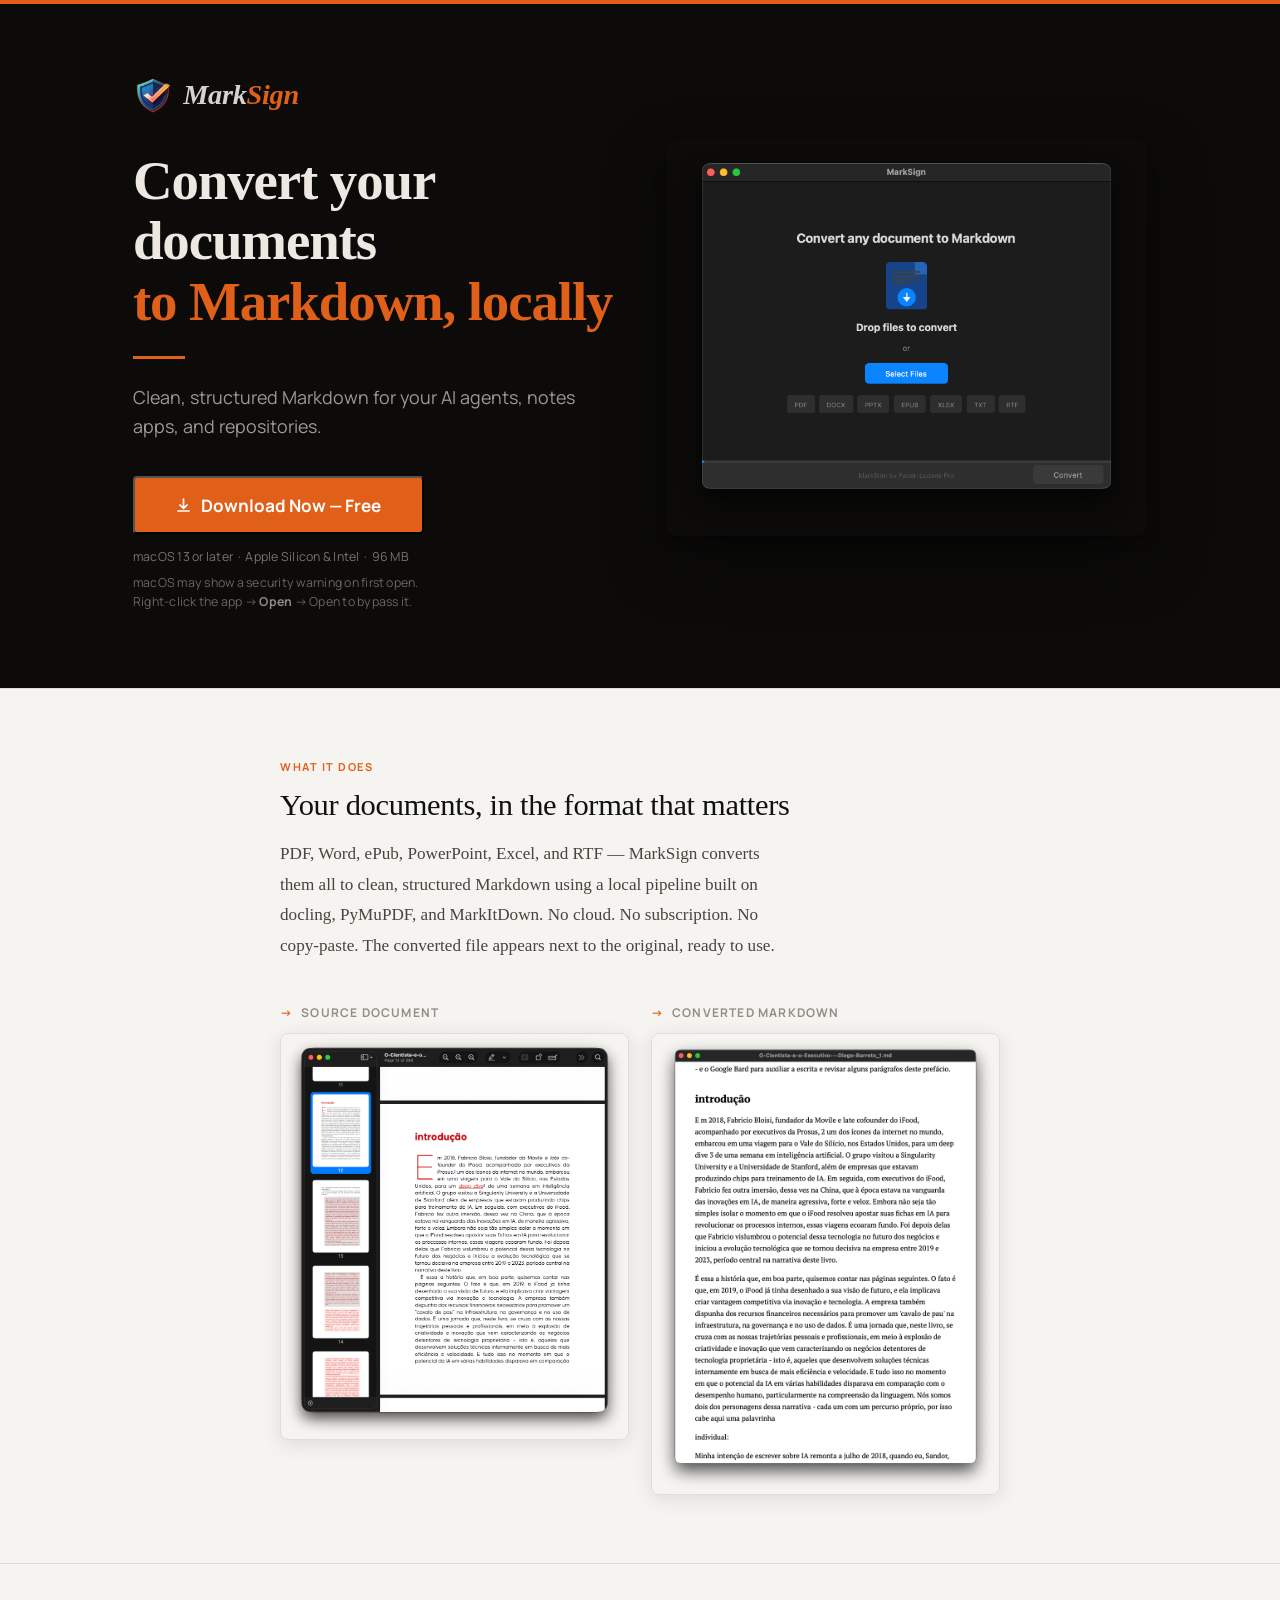
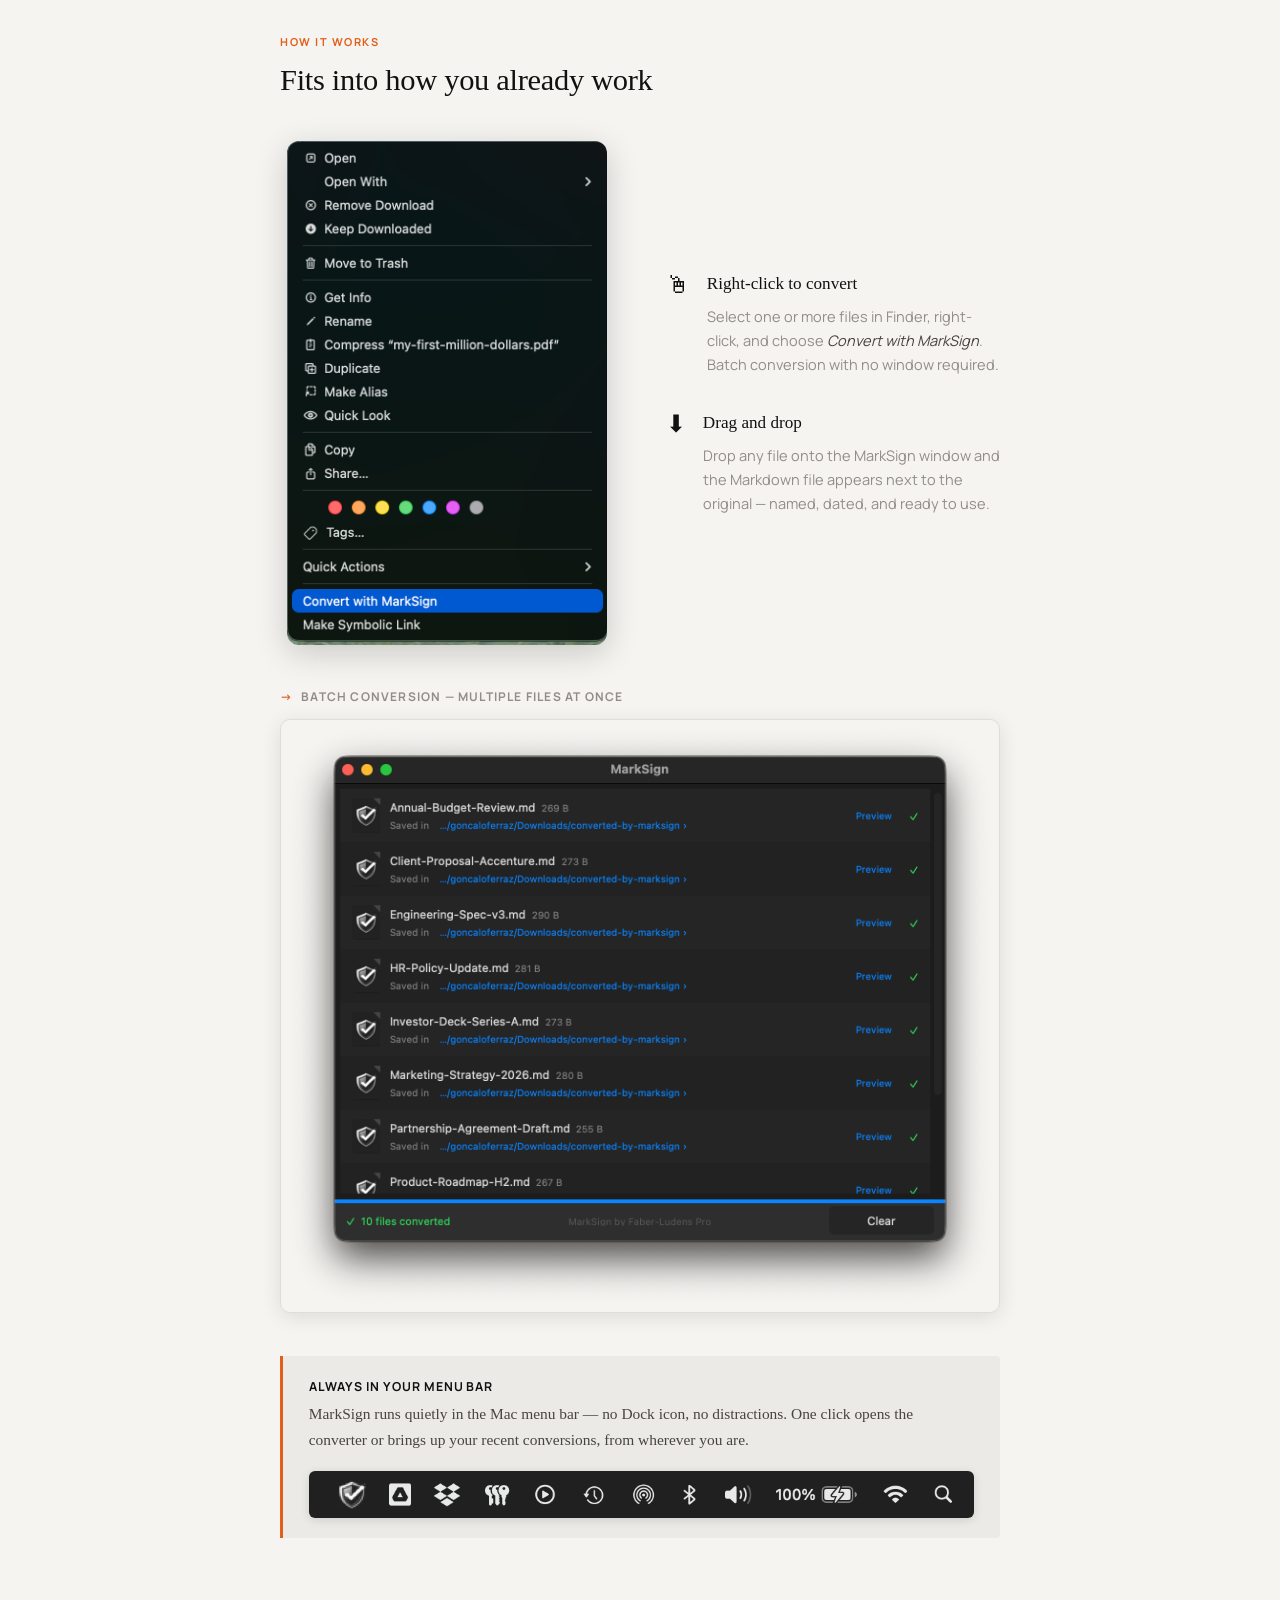
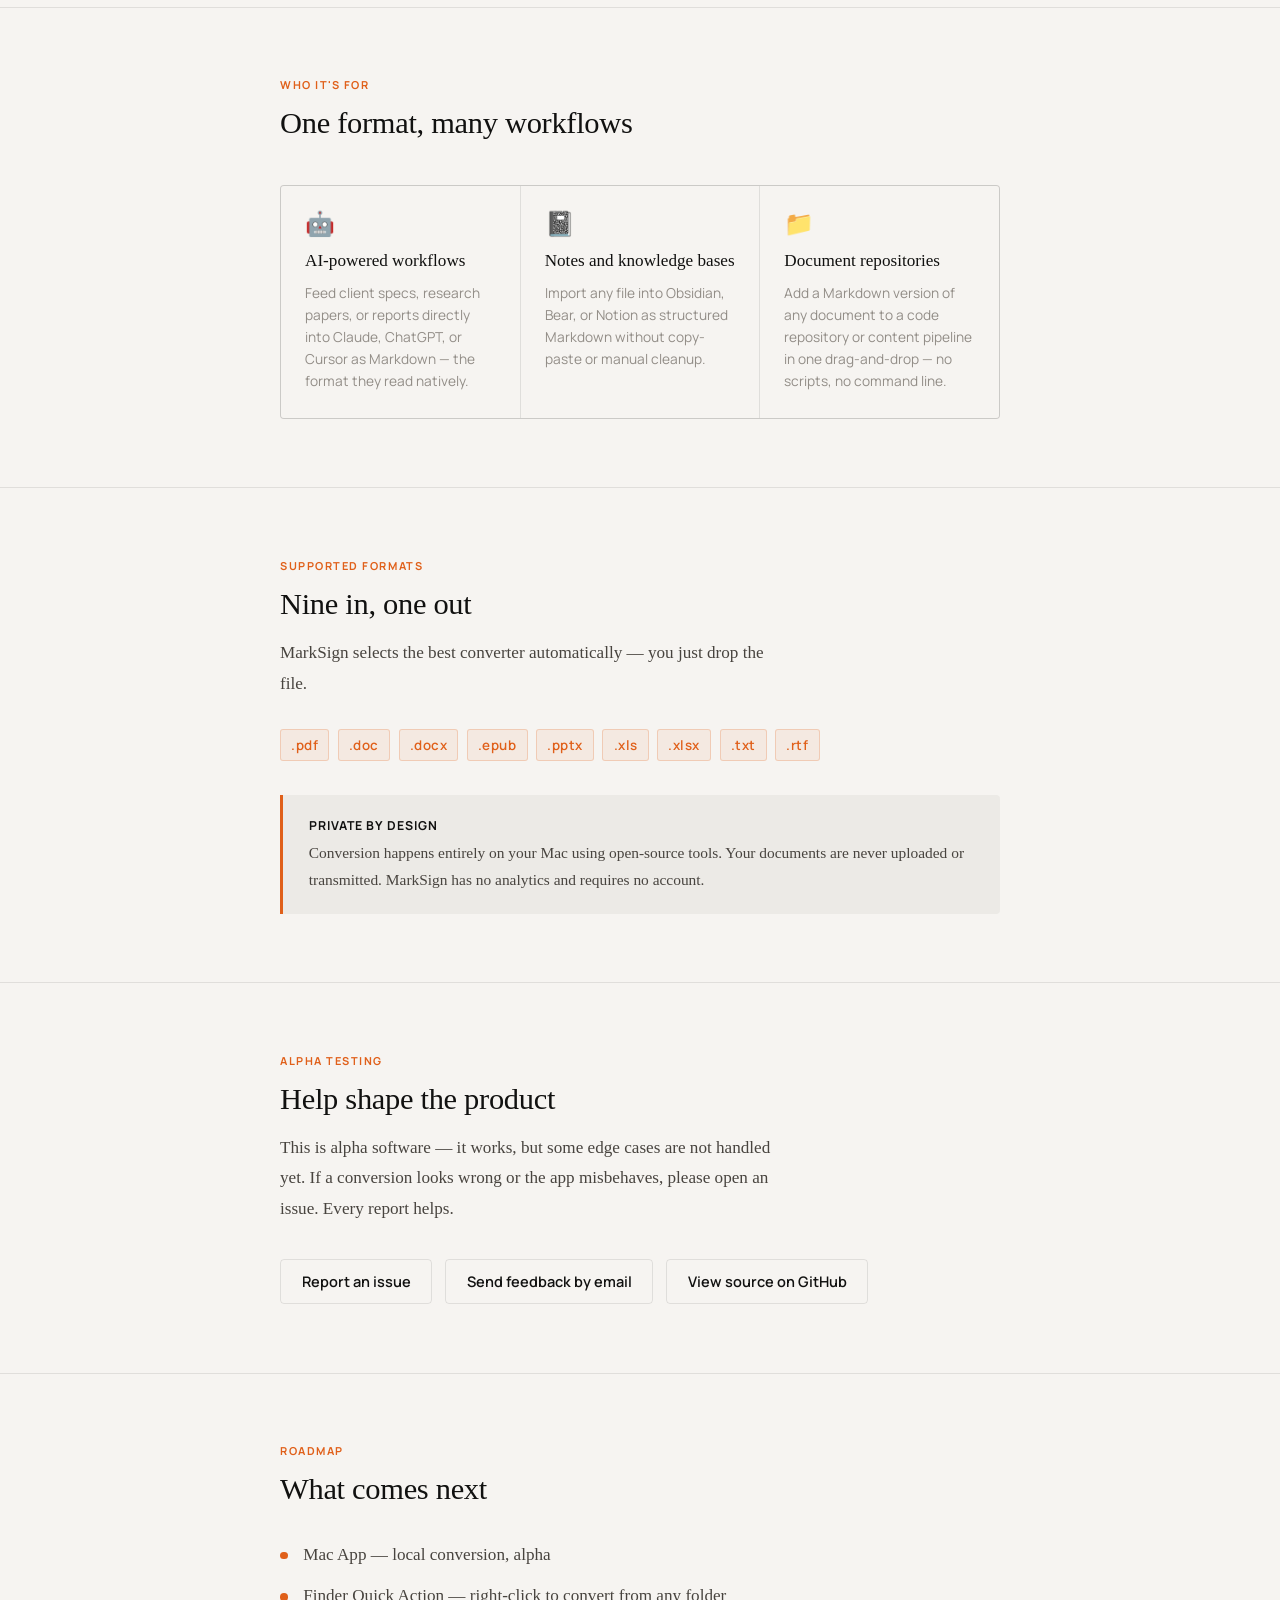
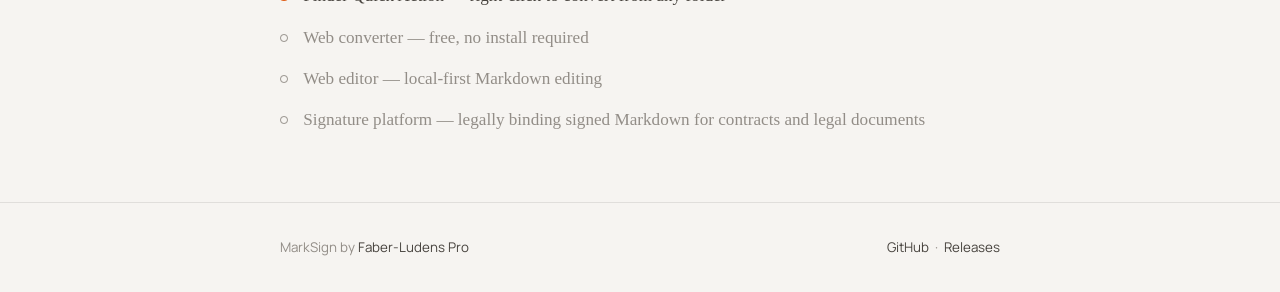
==== docs/index.html @ ffa9146c "feat: add .xls support; Nine in, one out" ====
<!DOCTYPE html>
<html lang="en">
<head>
  <meta charset="UTF-8">
  <meta name="viewport" content="width=device-width, initial-scale=1.0">
  <title>MarkSign — Convert your documents to Markdown, locally</title>
  <meta name="description" content="Drop a PDF, Word file, or ePub. Get clean Markdown in seconds. Runs entirely on your Mac — nothing uploaded, nothing sent.">

  <meta property="og:title" content="MarkSign — Convert your documents to Markdown, locally">
  <meta property="og:description" content="Local, private, free during alpha. macOS app.">
  <meta property="og:type" content="website">
  <meta property="og:url" content="https://faberludens-pro.github.io/marksign">
  <meta property="og:image" content="https://faberludens-pro.github.io/marksign/hero.png">
  <meta property="og:image:width" content="1200">
  <meta property="og:image:height" content="630">

  <link rel="icon" href="favicon.ico" sizes="any">
  <link rel="icon" href="favicon-192.png" type="image/png">
  <link rel="apple-touch-icon" href="apple-touch-icon.png">

  <link rel="preconnect" href="https://fonts.googleapis.com">
  <link rel="preconnect" href="https://fonts.gstatic.com" crossorigin>
  <link href="https://fonts.googleapis.com/css2?family=Manrope:wght@400;500;600;700&display=swap" rel="stylesheet">

  <style>
    *, *::before, *::after { box-sizing: border-box; margin: 0; padding: 0; }

    :root {
      --bg:        #f6f4f1;
      --bg-2:      #eceae6;
      --rule:      rgba(0, 0, 0, 0.09);
      --ink:       #111110;
      --ink-2:     #48443f;
      --ink-3:     #928d87;
      --orange:    #e0601a;
      --orange-bg: rgba(224, 96, 26, 0.07);
      --orange-bd: rgba(224, 96, 26, 0.22);

      --step-0: clamp(1rem,    1.34vw, 1.25rem);
      --step-1: clamp(1.333rem,1.79vw, 1.666rem);
      --step-2: clamp(1.777rem,2.38vw, 2.221rem);
      --step-3: clamp(2.369rem,3.18vw, 2.961rem);
      --step-4: clamp(3.158rem,4.23vw, 3.948rem);

      --serif: 'Iowan Old Style', 'Apple Garamond', Baskerville,
               'Baskerville Old Face', 'Hoefler Text', Garamond,
               'Times New Roman', serif;
      --sans: 'Manrope', system-ui, sans-serif;
    }

    html { font-size: var(--step-0); line-height: 1.55; scroll-behavior: smooth; -webkit-font-smoothing: antialiased; }
    body { background: var(--bg); color: var(--ink); font-family: var(--serif); }

    .wrap        { max-width: 780px; margin: 0 auto; padding: 0 1.75rem; }
    .wrap--narrow{ max-width: 580px; margin: 0 auto; padding: 0 1.75rem; }

    /* ── Header ── */
    header { padding: 1.4rem 0; border-bottom: 1px solid var(--rule); }
    header .wrap { display: flex; align-items: center; justify-content: space-between; }
    .site-name {
      display: flex; align-items: center; gap: 0.7rem;
      font-family: var(--serif); font-size: 1.2rem; font-weight: 700; font-style: italic;
      text-decoration: none; color: var(--ink);
      letter-spacing: -0.01em;
    }
    .site-name img { width: 28px; height: 28px; border-radius: 5px; object-fit: cover; }
    .badge {
      font-family: var(--sans); font-size: 0.6rem; font-weight: 700;
      letter-spacing: 0.14em; text-transform: uppercase; color: var(--orange);
      border: 1px solid var(--orange-bd); background: var(--orange-bg);
      padding: 0.25em 0.65em; border-radius: 2px;
    }

    /* ── Hero ── */
    .hero {
      background: #0c0b0a;
      border-top: 4px solid var(--orange);
      padding: 4rem 0 4.5rem;
    }
    .hero-inner {
      max-width: 1100px; margin: 0 auto; padding: 0 2.5rem;
      display: grid;
      grid-template-columns: 1fr 1fr;
      align-items: center;
      gap: 3rem;
    }
    @media (max-width: 720px) {
      .hero-inner { grid-template-columns: 1fr; }
      .hero-shot { display: none; }
    }
    .hero-text { display: flex; flex-direction: column; gap: 0; }
    .hero-brand {
      display: flex; align-items: center; gap: 0.6rem;
      margin-bottom: 2rem;
    }
    .hero-brand img { width: 40px; height: 40px; }
    .hero-brand span {
      font-family: var(--serif); font-size: 1.65rem; font-weight: 700; font-style: italic;
      letter-spacing: -0.01em;
    }
    .hero-brand .wm-mark { color: rgba(237,232,225,0.9); }
    .hero-brand .wm-sign { color: var(--orange); }
    .hero h1 {
      font-family: var(--serif); font-size: clamp(2rem, 4.5vw, 3.2rem);
      font-weight: 700; line-height: 1.1; letter-spacing: -0.02em;
      color: #ede8e1; margin-bottom: 0;
    }
    .hero h1 em { font-style: normal; color: var(--orange); display: block; }
    .hero-rule {
      width: 52px; height: 3px; background: var(--orange);
      margin: 1.4rem 0;
    }
    .hero-sub {
      font-family: var(--sans); font-size: clamp(0.9rem, 1.4vw, 1.05rem);
      color: rgba(160,152,144,1); line-height: 1.65;
      margin-bottom: 2rem;
    }
    .hero-shot img {
      width: 100%; border-radius: 10px;
      box-shadow: 0 4px 12px rgba(0,0,0,.3), 0 24px 64px rgba(0,0,0,.4);
    }
    .hero-cta { text-align: left; }
    .btn-dl {
      display: inline-flex; align-items: center; gap: 0.6rem;
      font-family: var(--sans); font-size: 1rem; font-weight: 700;
      text-decoration: none; color: #fff; background: var(--orange);
      padding: 0.9rem 2.4rem; border-radius: 4px; transition: background 0.15s;
    }
    .btn-dl:hover { background: #c05016; }
    .req {
      margin-top: 0.9rem; font-family: var(--sans); font-size: 0.72rem;
      color: var(--ink-3); letter-spacing: 0.02em;
    }

    /* ── Divider ── */
    .divider { border: none; border-top: 1px solid var(--rule); margin: 0; }

    /* ── Sections ── */
    section { padding: 4rem 0; }
    .eyebrow {
      font-family: var(--sans); font-size: 0.64rem; font-weight: 700;
      letter-spacing: 0.14em; text-transform: uppercase; color: var(--orange);
      margin-bottom: 0.75rem;
    }
    h2 {
      font-family: var(--serif); font-size: var(--step-2); font-weight: 400;
      line-height: 1.18; letter-spacing: -0.01em; margin-bottom: 0.9rem;
    }
    .body-copy { font-size: var(--step-0); color: var(--ink-2); line-height: 1.78; max-width: 58ch; }

    /* ── Before/after ── */
    .before-after {
      margin-top: 2.5rem;
      display: grid;
      grid-template-columns: 1fr 1fr;
      gap: 1.25rem;
    }
    @media (max-width: 560px) { .before-after { grid-template-columns: 1fr; } }
    .ba-panel { display: flex; flex-direction: column; gap: 0.6rem; }
    .ba-label {
      font-family: var(--sans); font-size: 0.7rem; font-weight: 700;
      letter-spacing: 0.1em; text-transform: uppercase; color: var(--ink-3);
    }
    .ba-label span { color: var(--orange); margin-right: 0.4em; }
    .ba-panel img {
      width: 100%; border-radius: 8px;
      border: 1px solid var(--rule);
      box-shadow: 0 4px 20px rgba(0,0,0,.1);
    }

    /* ── Use cases ── */
    .cases {
      margin-top: 2.5rem;
      display: grid;
      grid-template-columns: repeat(auto-fill, minmax(210px, 1fr));
      gap: 1px; background: var(--rule);
      border: 1px solid var(--rule); border-radius: 4px; overflow: hidden;
    }
    .case { background: var(--bg); padding: 1.5rem 1.4rem; }
    .case-icon { font-size: 1.4rem; margin-bottom: 0.7rem; line-height: 1; }
    .case h3 {
      font-family: var(--serif); font-size: var(--step-0); font-weight: 400;
      margin-bottom: 0.45rem; color: var(--ink);
    }
    .case p { font-family: var(--sans); font-size: 0.8rem; color: var(--ink-3); line-height: 1.6; }

    /* ── How it works ── */
    .how-it-works {
      margin-top: 2.5rem;
      display: grid;
      grid-template-columns: 1fr 1fr;
      gap: 3rem;
      align-items: center;
    }
    @media (max-width: 640px) {
      .how-it-works { grid-template-columns: 1fr; }
    }
    .hiw-panel--image img {
      width: 100%; max-width: 320px;
      border-radius: 12px;
      box-shadow: 0 8px 32px rgba(0,0,0,0.18);
      display: block; margin: 0 auto;
    }
    .hiw-panel--text {
      display: flex; flex-direction: column; gap: 2rem;
    }
    .hiw-feature {
      display: flex; gap: 1rem; align-items: flex-start;
    }
    .hiw-feature .case-icon { font-size: 1.4rem; line-height: 1; flex-shrink: 0; margin-top: 0.1rem; }
    .hiw-feature h3 {
      font-family: var(--serif); font-size: var(--step-0); font-weight: 400;
      margin-bottom: 0.35rem; color: var(--ink);
    }
    .hiw-feature p { font-family: var(--sans); font-size: 0.85rem; color: var(--ink-3); line-height: 1.65; }
    .hiw-feature p em { font-style: italic; color: var(--ink-2); }

    /* ── Formats ── */
    .formats { margin-top: 1.75rem; display: flex; flex-wrap: wrap; gap: 0.5rem; }
    .fmt {
      font-family: var(--sans); font-size: 0.78rem; font-weight: 600;
      letter-spacing: 0.04em; color: var(--orange);
      background: var(--orange-bg); border: 1px solid var(--orange-bd);
      padding: 0.35em 0.75em; border-radius: 3px;
    }

    /* ── Privacy ── */
    .privacy-block {
      margin-top: 2rem; padding: 1.2rem 1.5rem;
      background: var(--bg-2); border-left: 3px solid var(--orange);
      border-radius: 0 4px 4px 0;
      font-size: 0.9rem; color: var(--ink-2); line-height: 1.7;
    }
    .privacy-block strong {
      display: block; margin-bottom: 0.2rem;
      font-family: var(--sans); font-size: 0.72rem; font-weight: 700;
      letter-spacing: 0.08em; text-transform: uppercase; color: var(--ink);
    }

    /* ── Feedback ── */
    .feedback-row { margin-top: 2rem; display: flex; gap: 0.75rem; flex-wrap: wrap; }
    .btn-outline {
      display: inline-flex; align-items: center; gap: 0.5rem;
      font-family: var(--sans); font-size: 0.85rem; font-weight: 600;
      text-decoration: none; color: var(--ink);
      border: 1px solid var(--rule); padding: 0.6rem 1.2rem;
      border-radius: 4px; transition: border-color 0.15s;
    }
    .btn-outline:hover { border-color: var(--ink-3); }

    /* ── Roadmap ── */
    .roadmap { margin-top: 2rem; display: flex; flex-direction: column; gap: 0.85rem; }
    .rm { display: flex; align-items: baseline; gap: 0.9rem; font-size: var(--step-0); }
    .rm-dot {
      flex-shrink: 0; width: 0.45rem; height: 0.45rem;
      border-radius: 50%; position: relative; top: -0.05em;
    }
    .rm-dot.done { background: var(--orange); }
    .rm-dot.soon { background: transparent; border: 1.5px solid var(--ink-3); }
    .rm.done { color: var(--ink-2); }
    .rm.soon { color: var(--ink-3); }

    /* ── Download modal ── */
    #dl-modal {
      border: none; border-radius: 10px; padding: 0;
      max-width: 420px; width: calc(100% - 2rem);
      box-shadow: 0 8px 40px rgba(0,0,0,0.22);
      background: var(--bg);
      position: fixed; top: 50%; left: 50%;
      transform: translate(-50%, -50%);
      margin: 0;
    }
    #dl-modal::backdrop { background: rgba(0,0,0,0.55); backdrop-filter: blur(3px); }
    .modal-inner { padding: 2.2rem 2rem 2rem; }
    .modal-inner h3 {
      font-family: var(--serif); font-size: 1.4rem; font-weight: 400;
      line-height: 1.2; margin-bottom: 0.4rem; color: var(--ink);
    }
    .modal-inner p {
      font-family: var(--sans); font-size: 0.82rem; color: var(--ink-2);
      margin-bottom: 1.4rem; line-height: 1.6;
    }
    .modal-inner label {
      display: block; font-family: var(--sans); font-size: 0.72rem;
      font-weight: 700; letter-spacing: 0.08em; text-transform: uppercase;
      color: var(--ink-3); margin-bottom: 0.4rem;
    }
    .modal-inner input[type="email"] {
      width: 100%; padding: 0.7rem 0.9rem; border: 1px solid rgba(0,0,0,0.15);
      border-radius: 4px; font-family: var(--sans); font-size: 0.95rem;
      color: var(--ink); background: #fff; margin-bottom: 1rem;
      outline: none; transition: border-color 0.15s;
    }
    .modal-inner input[type="email"]:focus { border-color: var(--orange); }
    .modal-actions { display: flex; gap: 0.75rem; align-items: center; }
    .btn-submit {
      flex: 1; display: inline-flex; align-items: center; justify-content: center;
      gap: 0.5rem; font-family: var(--sans); font-size: 0.95rem; font-weight: 700;
      color: #fff; background: var(--orange); border: none; cursor: pointer;
      padding: 0.75rem 1.5rem; border-radius: 4px; transition: background 0.15s;
    }
    .btn-submit:hover { background: #c05016; }
    .btn-cancel {
      font-family: var(--sans); font-size: 0.82rem; color: var(--ink-3);
      background: none; border: none; cursor: pointer; padding: 0.5rem;
    }
    .btn-cancel:hover { color: var(--ink); }

    /* ── Footer ── */
    footer { border-top: 1px solid var(--rule); padding: 2rem 0; }
    footer .wrap { display: flex; align-items: center; justify-content: space-between; flex-wrap: wrap; gap: 0.5rem; }
    footer p { font-family: var(--sans); font-size: 0.78rem; color: var(--ink-3); }
    footer a { color: var(--ink-2); text-decoration: none; }
    footer a:hover { color: var(--ink); }
  </style>
</head>
<body>

  <!-- Hero -->
  <div class="hero">
    <div class="hero-inner">
      <div class="hero-text">
        <div class="hero-brand">
          <img src="logo.png" alt="MarkSign logo">
          <span><span class="wm-mark">Mark</span><span class="wm-sign">Sign</span></span>
        </div>
        <h1>Convert your documents<em>to Markdown, locally</em></h1>
        <div class="hero-rule"></div>
        <p class="hero-sub">Clean, structured Markdown for your AI agents, notes apps, and repositories.</p>
        <div class="hero-cta">
          <button class="btn-dl" onclick="document.getElementById('dl-modal').showModal()">
            <svg width="15" height="15" viewBox="0 0 15 15" fill="none" aria-hidden="true">
              <path d="M7.5 1v8.5M4 7l3.5 3.5L11 7M2 13h11" stroke="currentColor" stroke-width="1.7" stroke-linecap="round" stroke-linejoin="round"/>
            </svg>
            Download Now — Free
          </button>
          <p class="req" style="color:rgba(146,141,135,0.8);margin-top:0.75rem;">macOS 13 or later &nbsp;·&nbsp; Apple Silicon &amp; Intel &nbsp;·&nbsp; 96 MB</p>
          <p class="req" style="color:rgba(146,141,135,0.7);margin-top:0.4rem;">
            macOS may show a security warning on first open.<br>
            Right-click the app → <strong style="color:rgba(160,152,144,0.9)">Open</strong> → Open to bypass it.
          </p>
        </div>
      </div>
      <div class="hero-shot">
        <img src="marksign-initial.png" alt="MarkSign app — drop files to convert">
      </div>
    </div>
  </div>

  <hr class="divider">

  <!-- What it does -->
  <section>
    <div class="wrap">
      <p class="eyebrow">What it does</p>
      <h2>Your documents, in the format that matters</h2>
      <p class="body-copy">
        PDF, Word, ePub, PowerPoint, Excel, and RTF — MarkSign converts them all to clean, structured Markdown using a local pipeline built on docling, PyMuPDF, and MarkItDown. No cloud. No subscription. No copy-paste. The converted file appears next to the original, ready to use.
      </p>

      <div class="before-after">
        <div class="ba-panel">
          <p class="ba-label"><span>→</span> Source document</p>
          <img src="before-conversion.png" alt="PDF open in Preview">
        </div>
        <div class="ba-panel">
          <p class="ba-label"><span>→</span> Converted Markdown</p>
          <img src="after-conversion.png" alt="Converted Markdown in MarkSign Preview">
        </div>
      </div>
    </div>
  </section>

  <hr class="divider">

  <!-- How it works -->
  <section>
    <div class="wrap">
      <p class="eyebrow">How it works</p>
      <h2>Fits into how you already work</h2>

      <div class="how-it-works">
        <div class="hiw-panel hiw-panel--image">
          <img src="contextual-menu.png" alt="Finder contextual menu showing Convert with MarkSign option highlighted">
        </div>
        <div class="hiw-panel hiw-panel--text">
          <div class="hiw-feature">
            <div class="case-icon">🖱</div>
            <div>
              <h3>Right-click to convert</h3>
              <p>Select one or more files in Finder, right-click, and choose <em>Convert with MarkSign</em>. Batch conversion with no window required.</p>
            </div>
          </div>
          <div class="hiw-feature">
            <div class="case-icon">⬇︎</div>
            <div>
              <h3>Drag and drop</h3>
              <p>Drop any file onto the MarkSign window and the Markdown file appears next to the original — named, dated, and ready to use.</p>
            </div>
          </div>
        </div>
      </div>

      <div class="hiw-full" style="margin-top: 2.5rem;">
        <p class="ba-label" style="margin-bottom: 0.75rem;"><span>→</span> Batch conversion — multiple files at once</p>
        <img src="multi-convert.png" alt="MarkSign converting multiple files at once" style="width:100%;border-radius:10px;border:1px solid var(--rule);box-shadow:0 4px 20px rgba(0,0,0,.1);">
      </div>

      <div class="privacy-block" style="margin-top: 2rem;">
        <strong>Always in your menu bar</strong>
        MarkSign runs quietly in the Mac menu bar — no Dock icon, no distractions. One click opens the converter or brings up your recent conversions, from wherever you are.
        <img src="menu-bar.png" alt="MarkSign icon in the Mac menu bar" style="display:block;margin-top:1rem;border-radius:6px;max-width:100%;box-shadow:0 2px 10px rgba(0,0,0,0.12);">
      </div>
    </div>
  </section>

  <hr class="divider">

  <!-- Use cases -->
  <section>
    <div class="wrap">
      <p class="eyebrow">Who it's for</p>
      <h2>One format, many workflows</h2>

      <div class="cases">
        <div class="case">
          <div class="case-icon">🤖</div>
          <h3>AI-powered workflows</h3>
          <p>Feed client specs, research papers, or reports directly into Claude, ChatGPT, or Cursor as Markdown — the format they read natively.</p>
        </div>
        <div class="case">
          <div class="case-icon">📓</div>
          <h3>Notes and knowledge bases</h3>
          <p>Import any file into Obsidian, Bear, or Notion as structured Markdown without copy-paste or manual cleanup.</p>
        </div>
        <div class="case">
          <div class="case-icon">📁</div>
          <h3>Document repositories</h3>
          <p>Add a Markdown version of any document to a code repository or content pipeline in one drag-and-drop — no scripts, no command line.</p>
        </div>
      </div>
    </div>
  </section>

  <hr class="divider">

  <!-- Formats + Privacy -->
  <section>
    <div class="wrap">
      <p class="eyebrow">Supported formats</p>
      <h2>Nine in, one out</h2>
      <p class="body-copy">MarkSign selects the best converter automatically — you just drop the file.</p>

      <div class="formats">
        <span class="fmt">.pdf</span>
        <span class="fmt">.doc</span>
        <span class="fmt">.docx</span>
        <span class="fmt">.epub</span>
        <span class="fmt">.pptx</span>
        <span class="fmt">.xls</span>
        <span class="fmt">.xlsx</span>
        <span class="fmt">.txt</span>
        <span class="fmt">.rtf</span>
      </div>

      <div class="privacy-block">
        <strong>Private by design</strong>
        Conversion happens entirely on your Mac using open-source tools. Your documents are never uploaded or transmitted. MarkSign has no analytics and requires no account.
      </div>
    </div>
  </section>

  <hr class="divider">

  <!-- Feedback -->
  <section>
    <div class="wrap">
      <p class="eyebrow">Alpha testing</p>
      <h2>Help shape the product</h2>
      <p class="body-copy">
        This is alpha software — it works, but some edge cases are not handled yet. If a conversion looks wrong or the app misbehaves, please open an issue. Every report helps.
      </p>

      <div class="feedback-row">
        <a class="btn-outline" href="https://github.com/faberludens-pro/marksign/issues/new" target="_blank" rel="noopener">
          Report an issue
        </a>
        <a class="btn-outline" href="mailto:marksign@faberludens.pro">
          Send feedback by email
        </a>
        <a class="btn-outline" href="https://github.com/faberludens-pro/marksign" target="_blank" rel="noopener">
          View source on GitHub
        </a>
      </div>
    </div>
  </section>

  <hr class="divider">

  <!-- Roadmap -->
  <section>
    <div class="wrap">
      <p class="eyebrow">Roadmap</p>
      <h2>What comes next</h2>

      <div class="roadmap">
        <div class="rm done">
          <div class="rm-dot done"></div>
          Mac App — local conversion, alpha
        </div>
        <div class="rm done">
          <div class="rm-dot done"></div>
          Finder Quick Action — right-click to convert from any folder
        </div>
        <div class="rm soon">
          <div class="rm-dot soon"></div>
          Web converter — free, no install required
        </div>
        <div class="rm soon">
          <div class="rm-dot soon"></div>
          Web editor — local-first Markdown editing
        </div>
        <div class="rm soon">
          <div class="rm-dot soon"></div>
          Signature platform — legally binding signed Markdown for contracts and legal documents
        </div>
      </div>
    </div>
  </section>

  <footer>
    <div class="wrap">
      <p>MarkSign by <a href="https://faberludens.pro" target="_blank" rel="noopener">Faber-Ludens Pro</a></p>
      <p>
        <a href="https://github.com/faberludens-pro/marksign" target="_blank" rel="noopener">GitHub</a>
        &nbsp;·&nbsp;
        <a href="https://github.com/faberludens-pro/marksign/releases" target="_blank" rel="noopener">Releases</a>
      </p>
    </div>
  </footer>

  <!-- Download modal -->
  <dialog id="dl-modal" aria-labelledby="modal-title">
    <div class="modal-inner">
      <h3 id="modal-title">Get MarkSign for free</h3>
      <p>Enter your email and we'll send you release notes and updates. Your download starts immediately after.</p>
      <form id="dl-form">
        <label for="email">Email address</label>
        <input type="email" id="email" name="email" placeholder="you@example.com" required autocomplete="email">
        <div class="modal-actions">
          <button type="submit" class="btn-submit" id="dl-submit">
            <svg width="14" height="14" viewBox="0 0 15 15" fill="none" aria-hidden="true">
              <path d="M7.5 1v8.5M4 7l3.5 3.5L11 7M2 13h11" stroke="currentColor" stroke-width="1.7" stroke-linecap="round" stroke-linejoin="round"/>
            </svg>
            Download — Free
          </button>
          <button type="button" class="btn-cancel" onclick="document.getElementById('dl-modal').close()">Cancel</button>
        </div>
        <p id="dl-error" style="display:none;color:#c0392b;font-family:var(--sans);font-size:0.8rem;margin-top:0.75rem;">Something went wrong. Please try again.</p>
      </form>
    </div>
  </dialog>

  <script>
    // Close modal on backdrop click
    document.getElementById('dl-modal').addEventListener('click', function(e) {
      if (e.target === this) this.close();
    });

    // AJAX form submission → redirect to thank-you on success
    document.getElementById('dl-form').addEventListener('submit', async function(e) {
      e.preventDefault();
      const btn = document.getElementById('dl-submit');
      const err = document.getElementById('dl-error');
      btn.disabled = true;
      btn.textContent = 'Sending…';
      err.style.display = 'none';
      try {
        const res = await fetch('https://formspree.io/f/mojypebe', {
          method: 'POST',
          headers: { 'Accept': 'application/json', 'Content-Type': 'application/json' },
          body: JSON.stringify({ email: document.getElementById('email').value })
        });
        if (res.ok) {
          window.location.href = 'thank-you.html';
        } else {
          throw new Error('Form error');
        }
      } catch {
        err.style.display = 'block';
        btn.disabled = false;
        btn.innerHTML = '<svg width="14" height="14" viewBox="0 0 15 15" fill="none"><path d="M7.5 1v8.5M4 7l3.5 3.5L11 7M2 13h11" stroke="currentColor" stroke-width="1.7" stroke-linecap="round" stroke-linejoin="round"/></svg> Download — Free';
      }
    });
  </script>

</body>
</html>
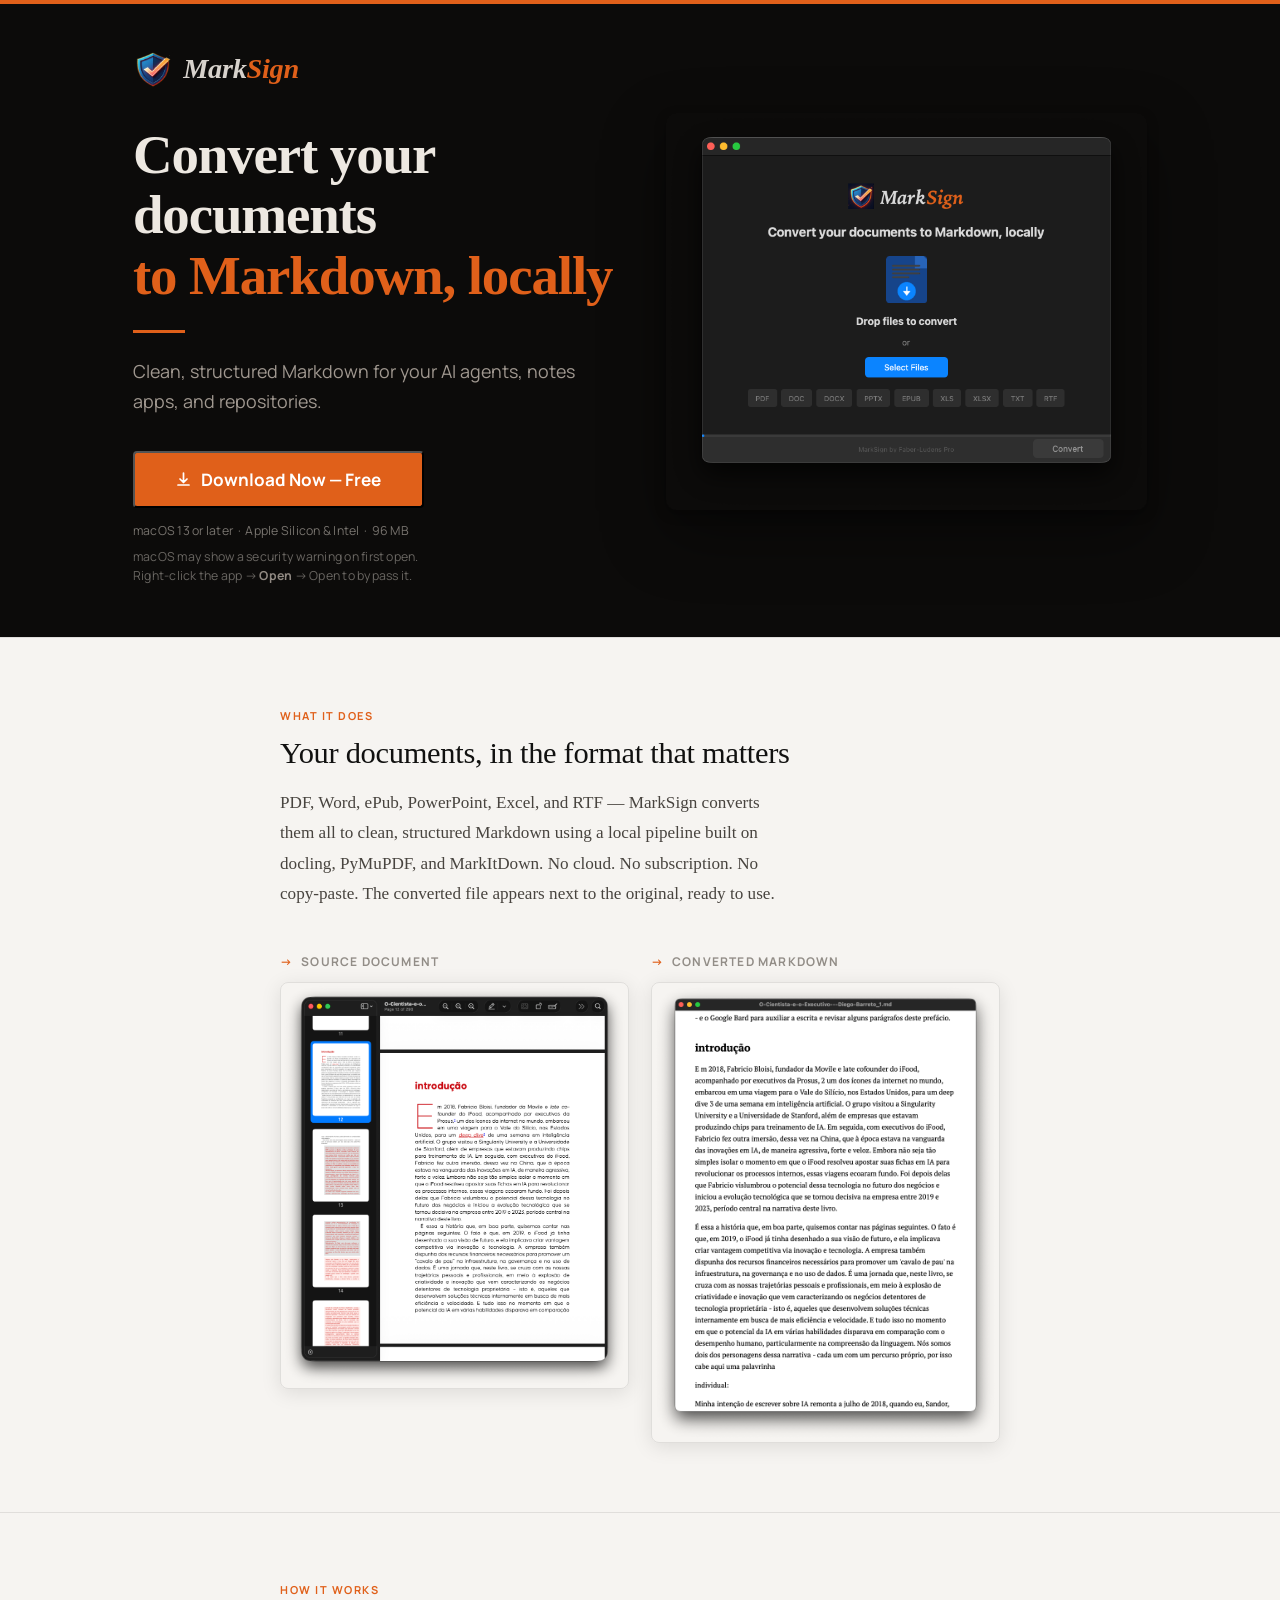
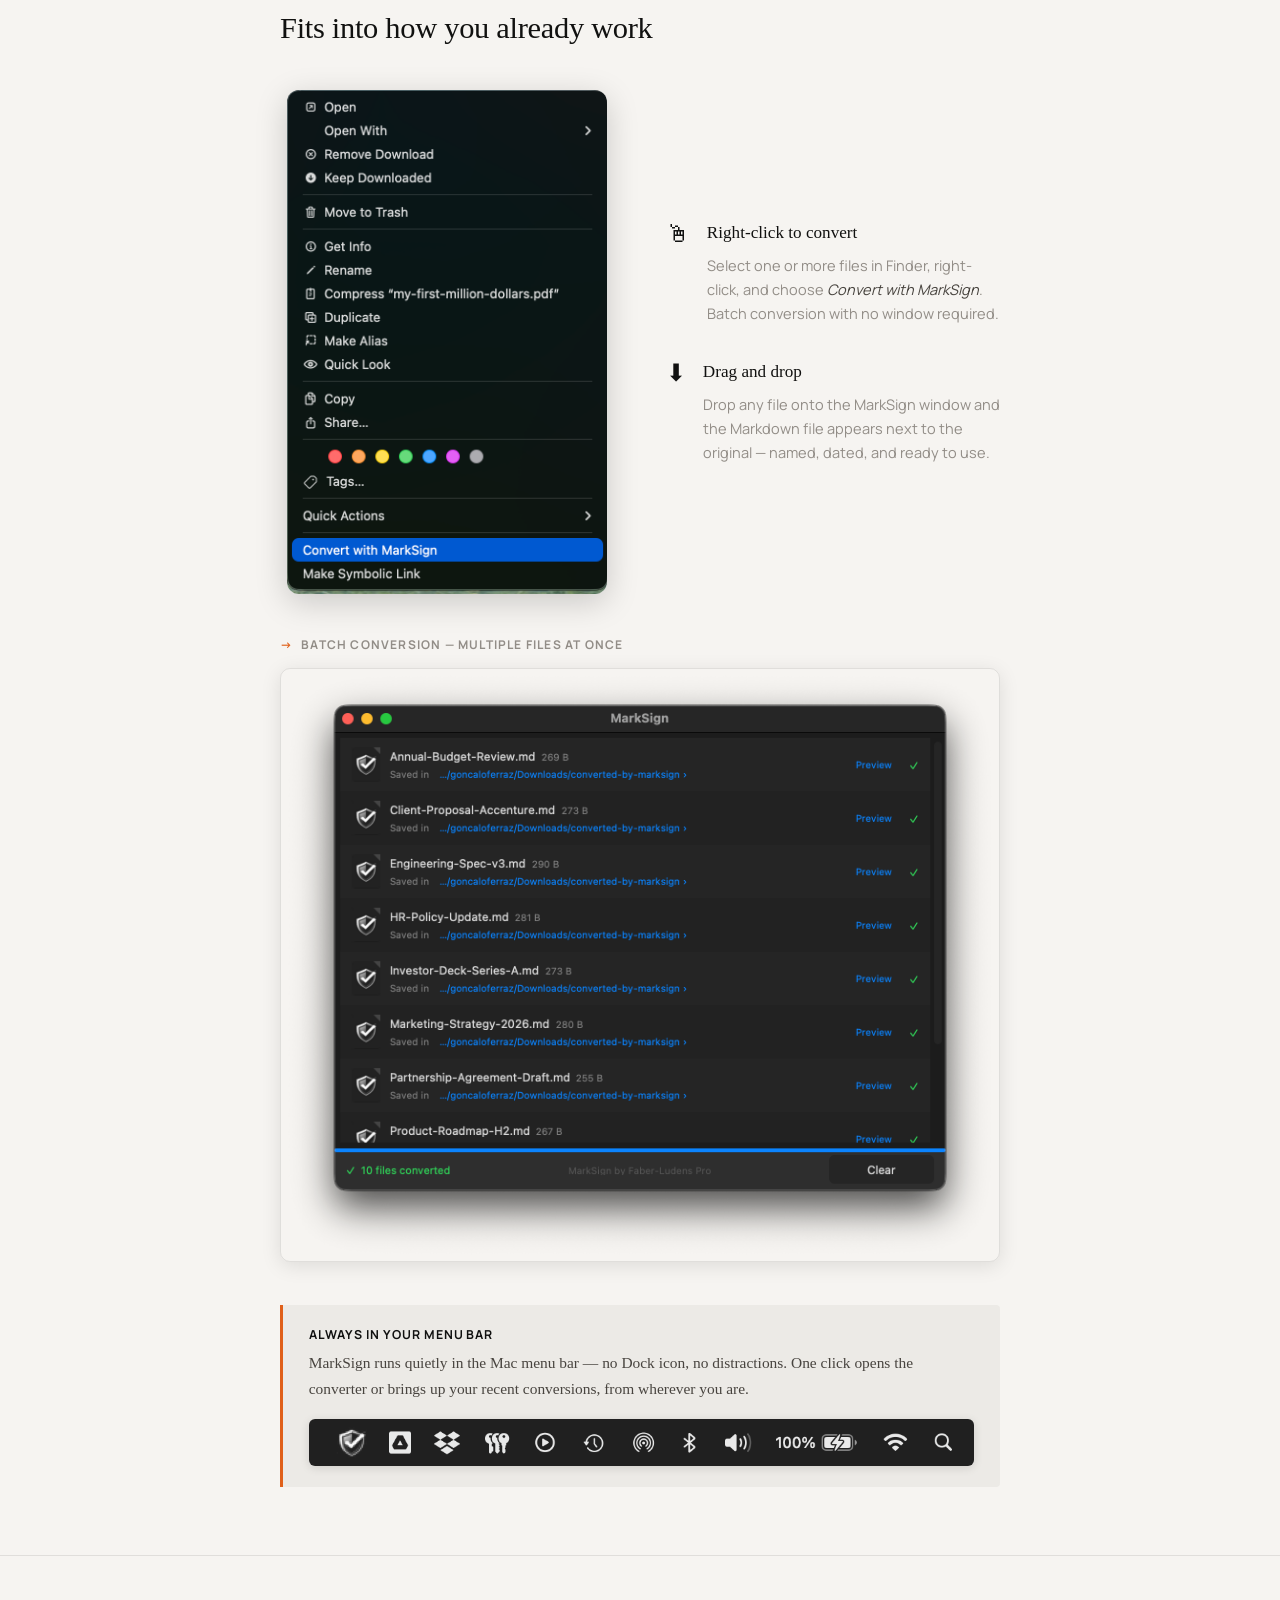
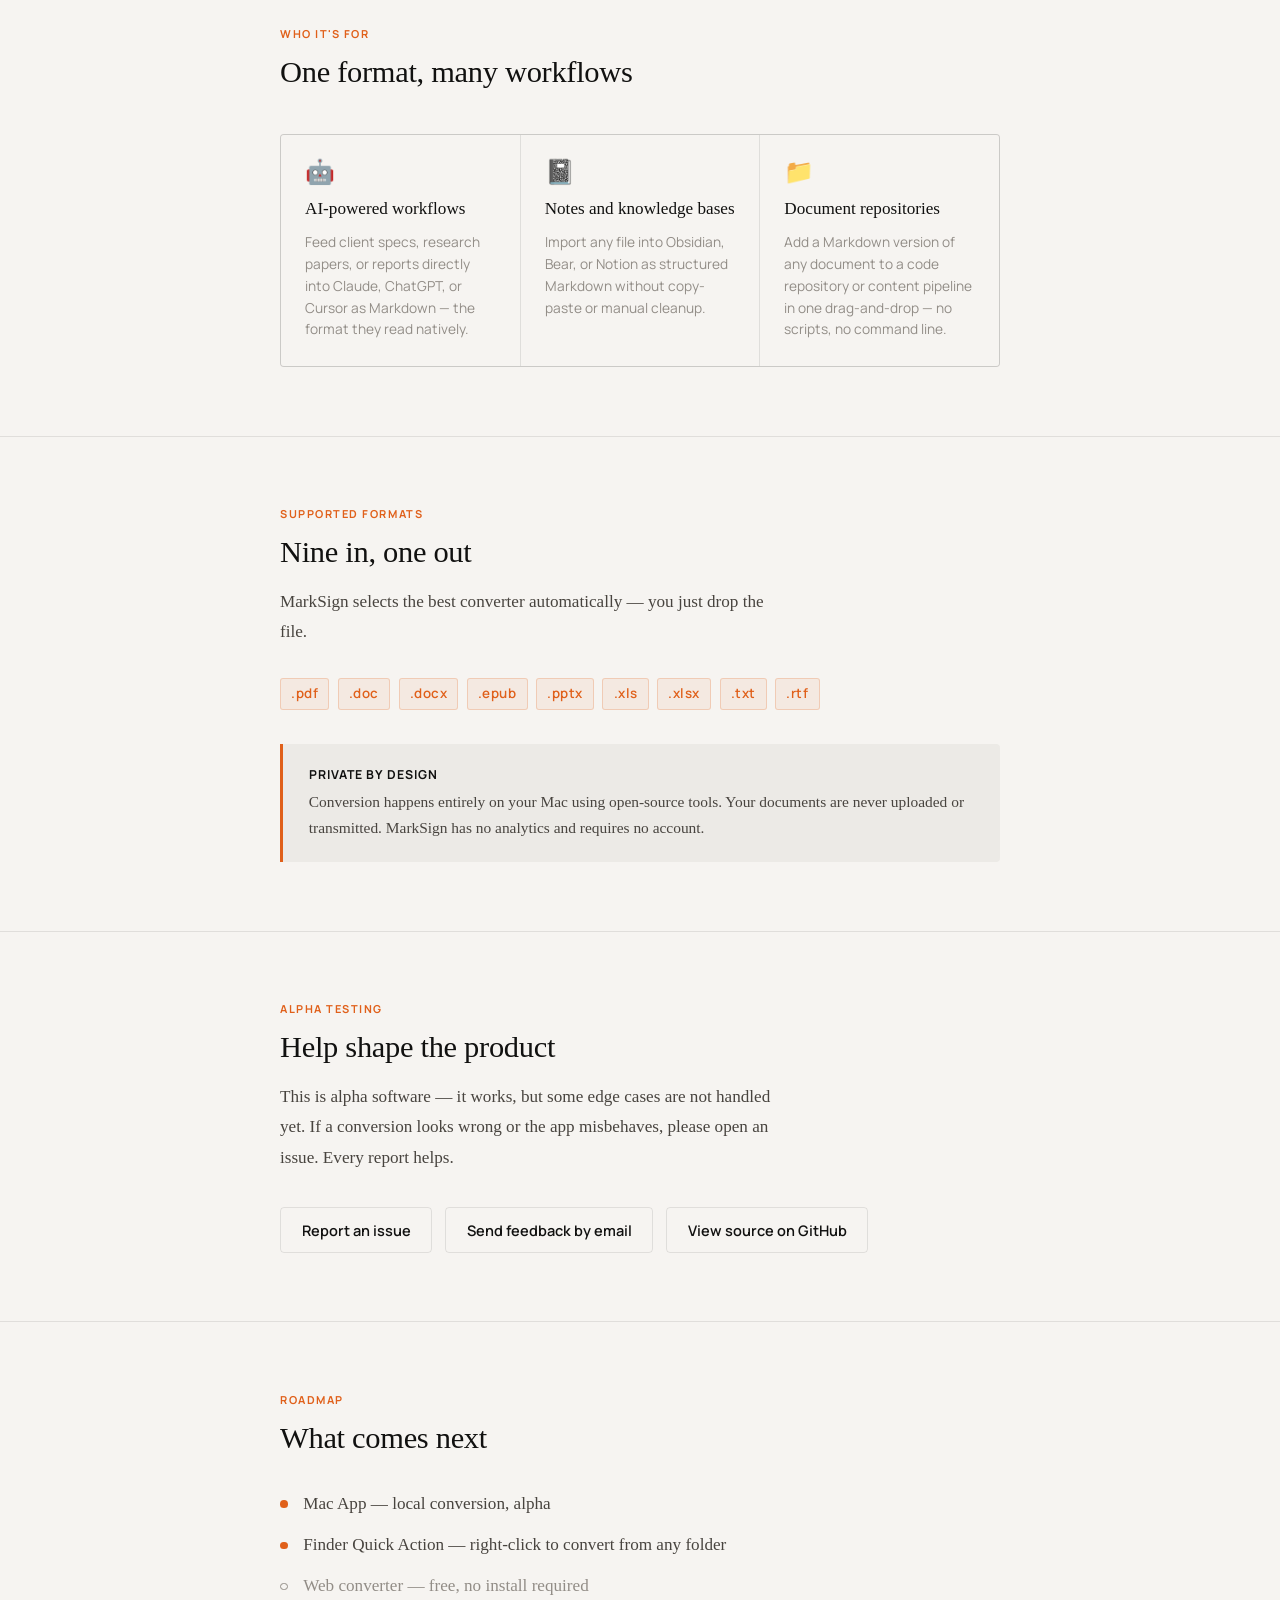
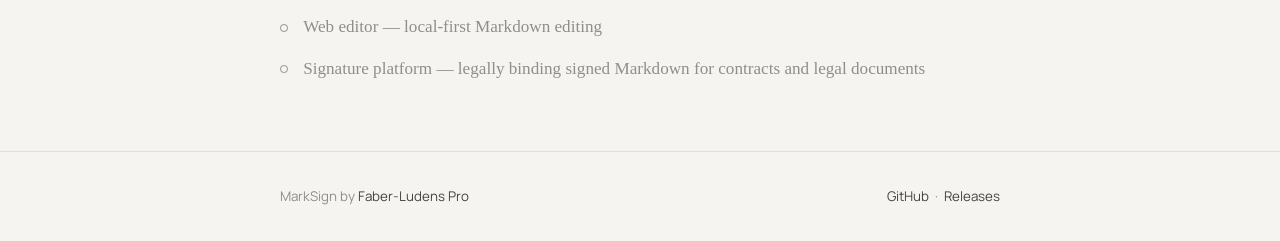
==== commit 5ecca404: "site: shorter hero, updated app screenshot" ====
--- a/docs/index.html
+++ b/docs/index.html
@@ -75,7 +75,7 @@
     .hero {
       background: #0c0b0a;
       border-top: 4px solid var(--orange);
-      padding: 4rem 0 4.5rem;
+      padding: 2.5rem 0 3rem;
     }
     .hero-inner {
       max-width: 1100px; margin: 0 auto; padding: 0 2.5rem;
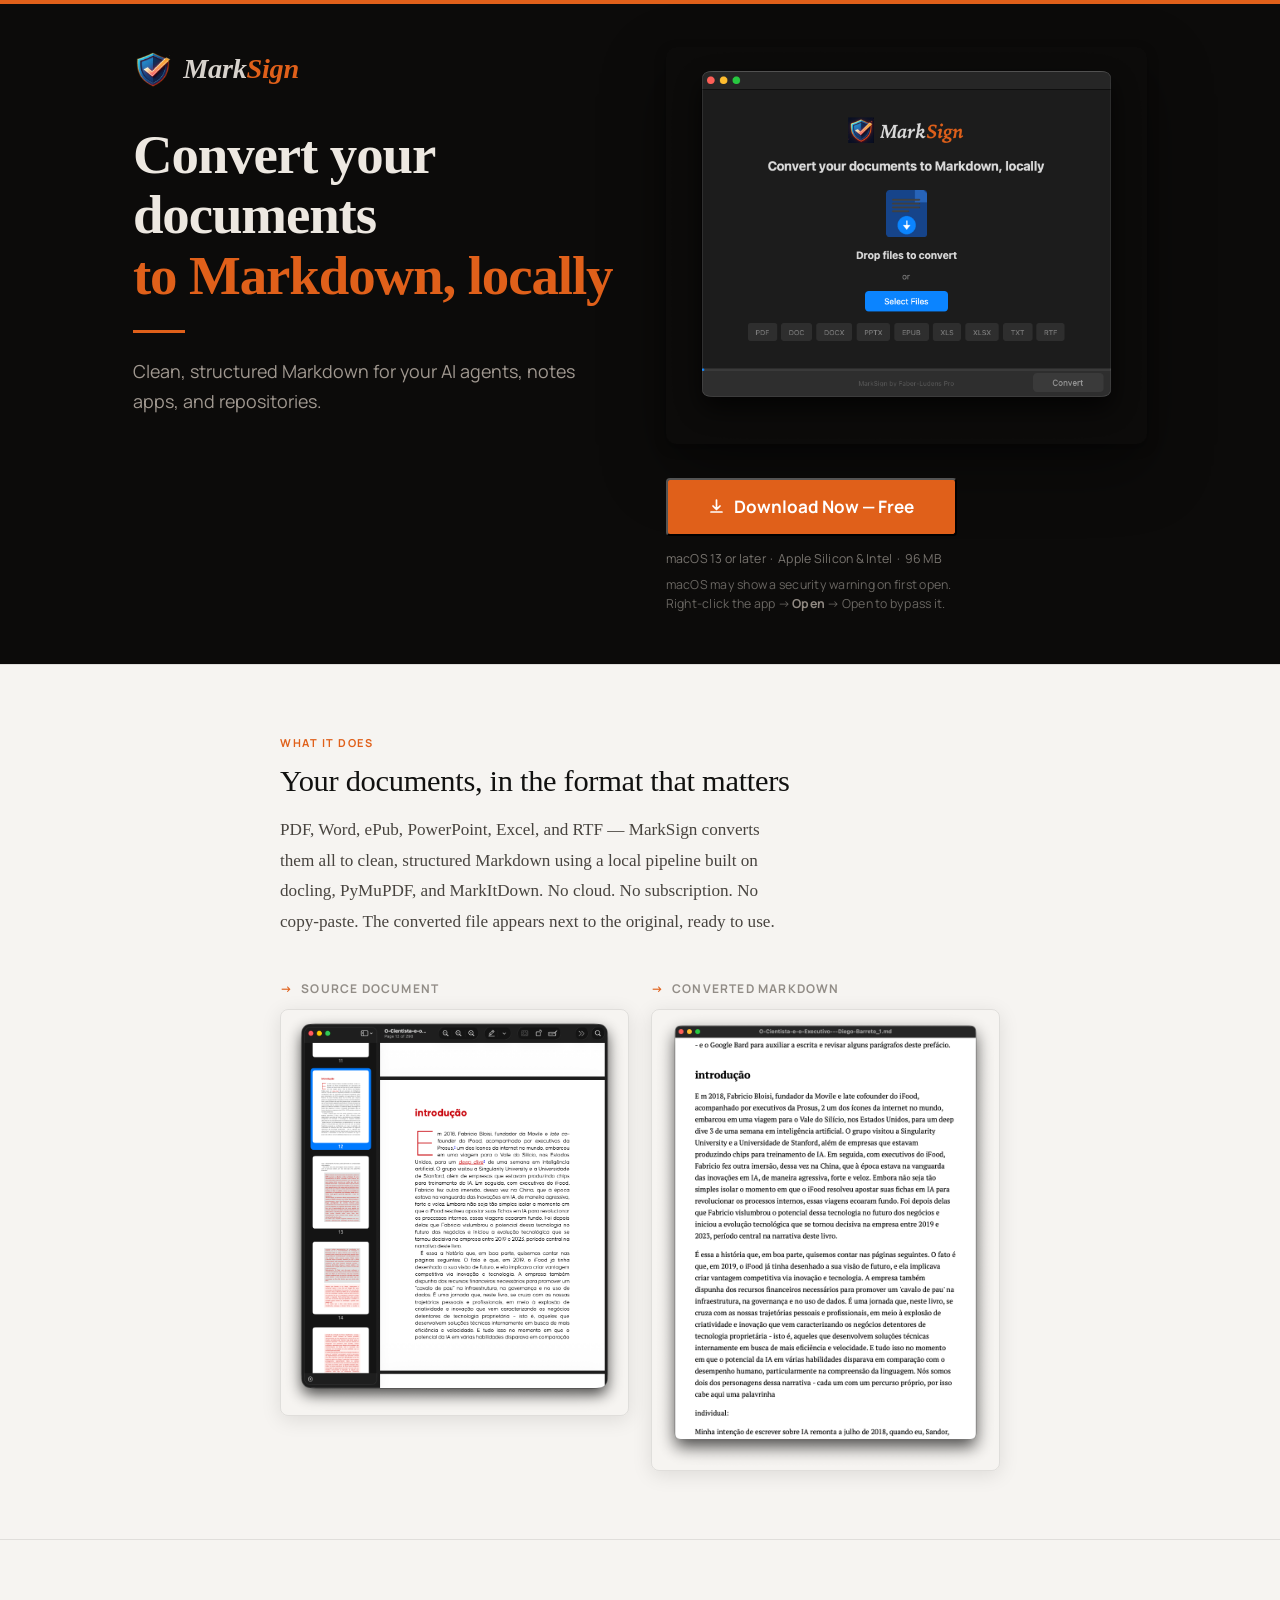
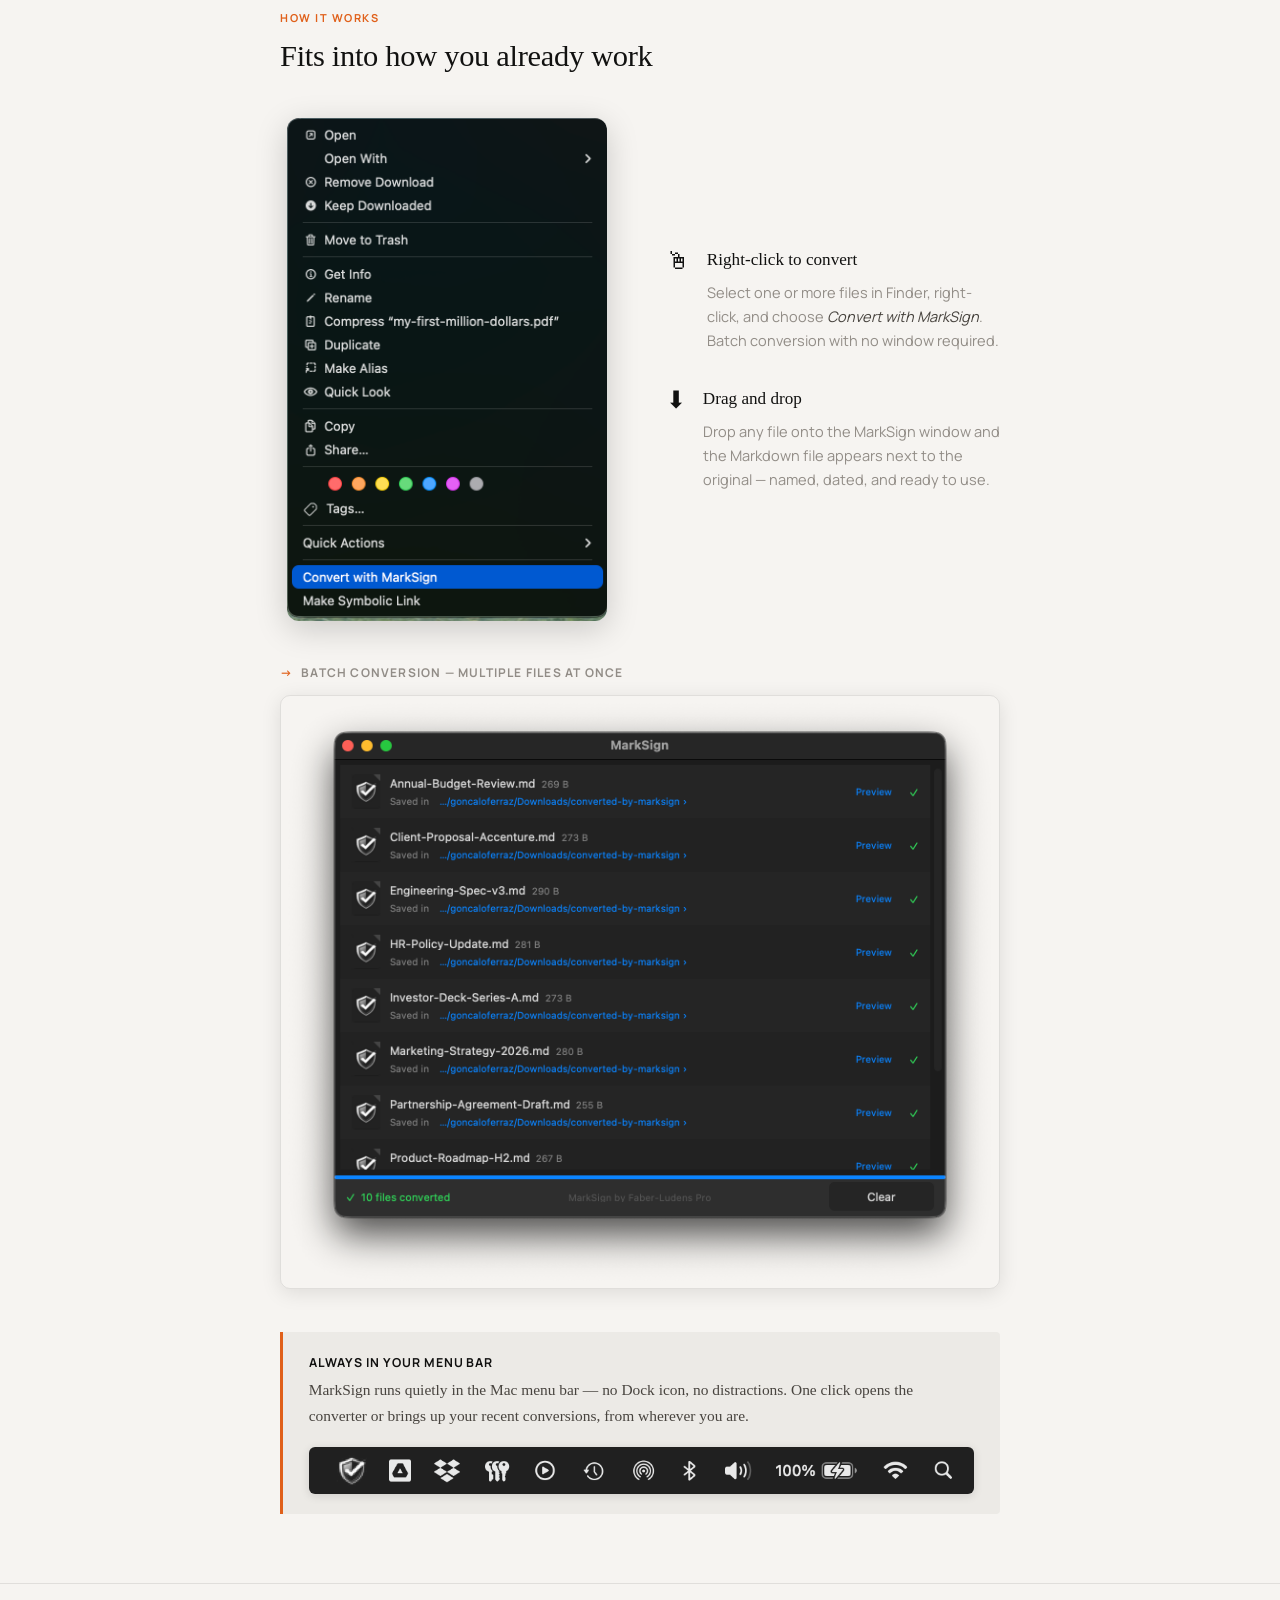
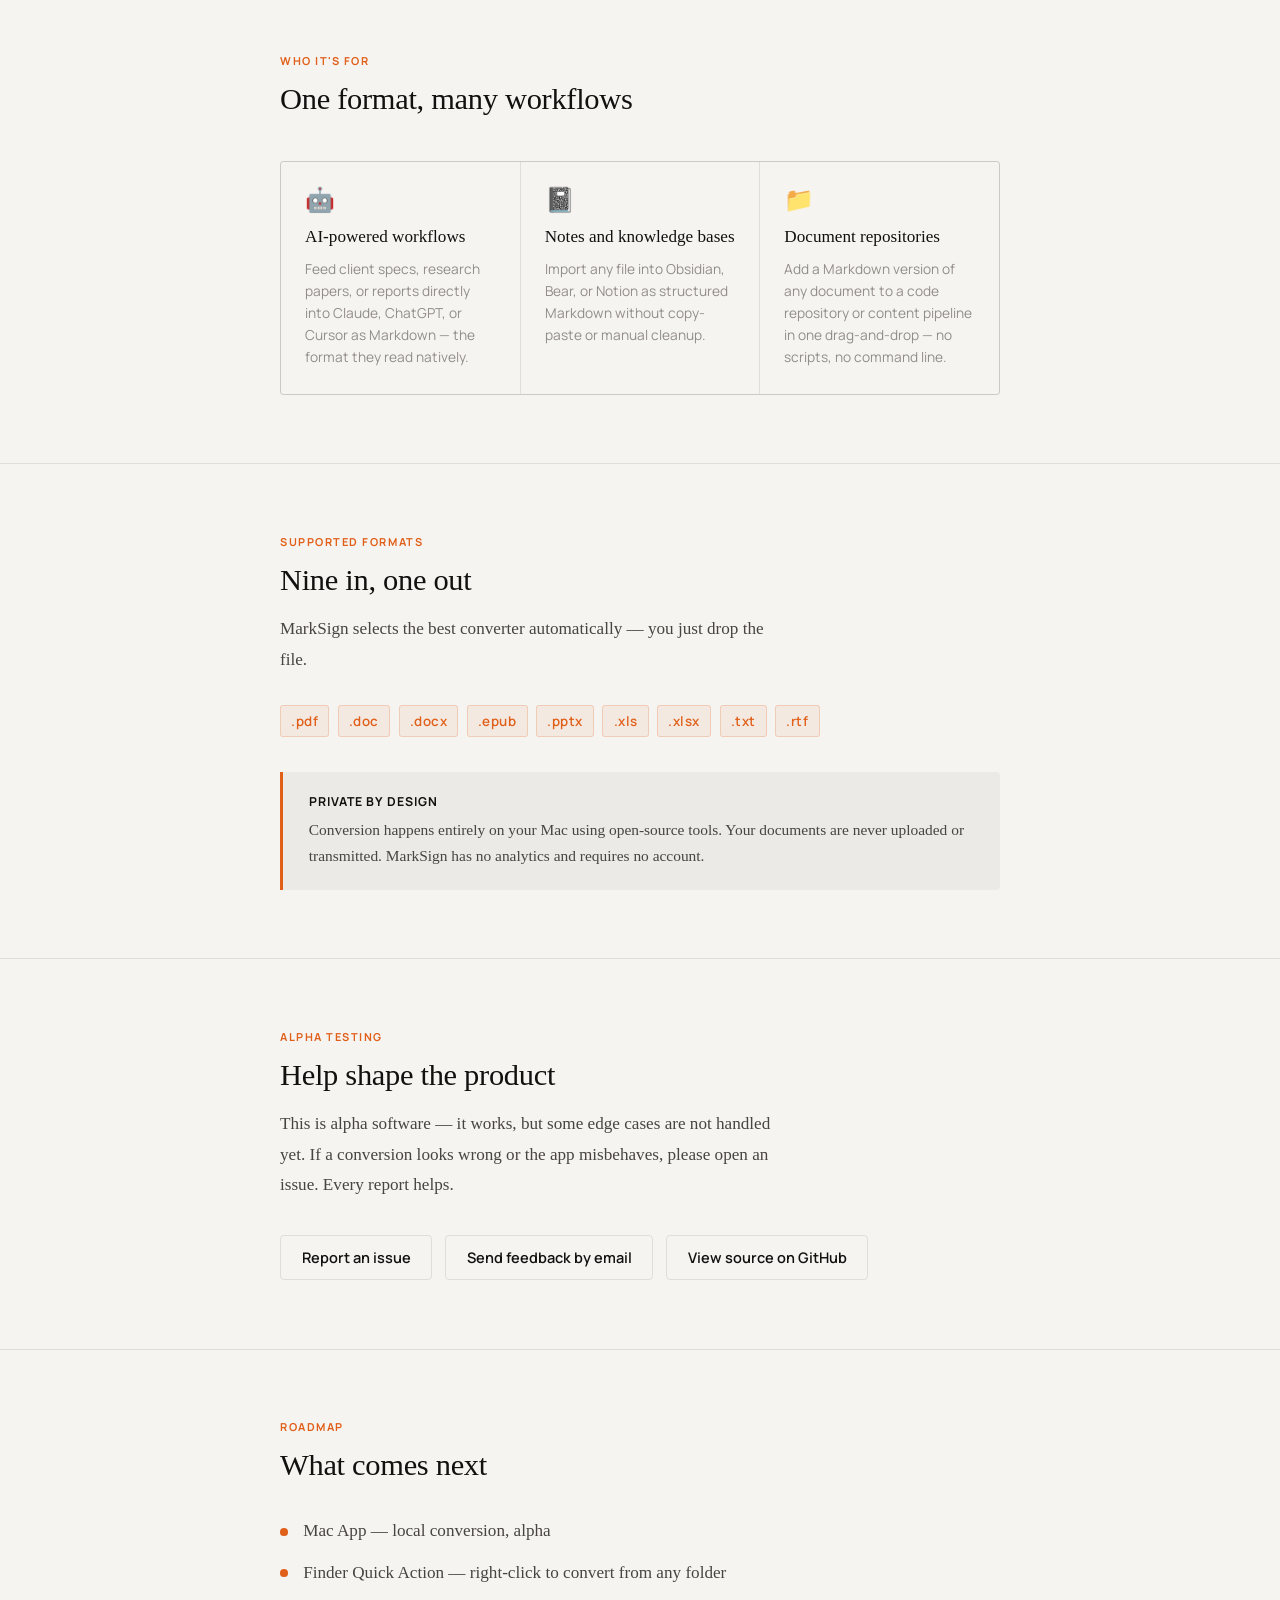
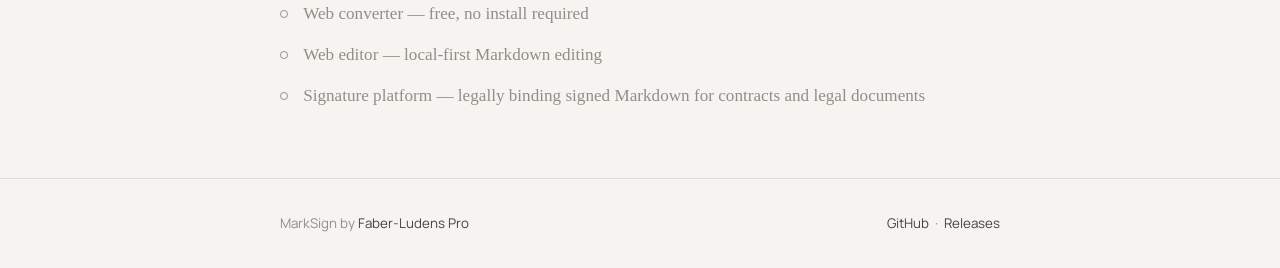
==== commit 06662a56: "site: 2-col hero — image + CTA right, copy left; top-align columns" ====
--- a/docs/index.html
+++ b/docs/index.html
@@ -81,7 +81,7 @@
       max-width: 1100px; margin: 0 auto; padding: 0 2.5rem;
       display: grid;
       grid-template-columns: 1fr 1fr;
-      align-items: center;
+      align-items: start;
       gap: 3rem;
     }
     @media (max-width: 720px) {
@@ -327,7 +327,10 @@
         <h1>Convert your documents<em>to Markdown, locally</em></h1>
         <div class="hero-rule"></div>
         <p class="hero-sub">Clean, structured Markdown for your AI agents, notes apps, and repositories.</p>
-        <div class="hero-cta">
+      </div>
+      <div class="hero-shot">
+        <img src="marksign-initial.png" alt="MarkSign app — drop files to convert">
+        <div class="hero-cta" style="margin-top:1.5rem;">
           <button class="btn-dl" onclick="document.getElementById('dl-modal').showModal()">
             <svg width="15" height="15" viewBox="0 0 15 15" fill="none" aria-hidden="true">
               <path d="M7.5 1v8.5M4 7l3.5 3.5L11 7M2 13h11" stroke="currentColor" stroke-width="1.7" stroke-linecap="round" stroke-linejoin="round"/>
@@ -340,9 +343,6 @@
             Right-click the app → <strong style="color:rgba(160,152,144,0.9)">Open</strong> → Open to bypass it.
           </p>
         </div>
-      </div>
-      <div class="hero-shot">
-        <img src="marksign-initial.png" alt="MarkSign app — drop files to convert">
       </div>
     </div>
   </div>
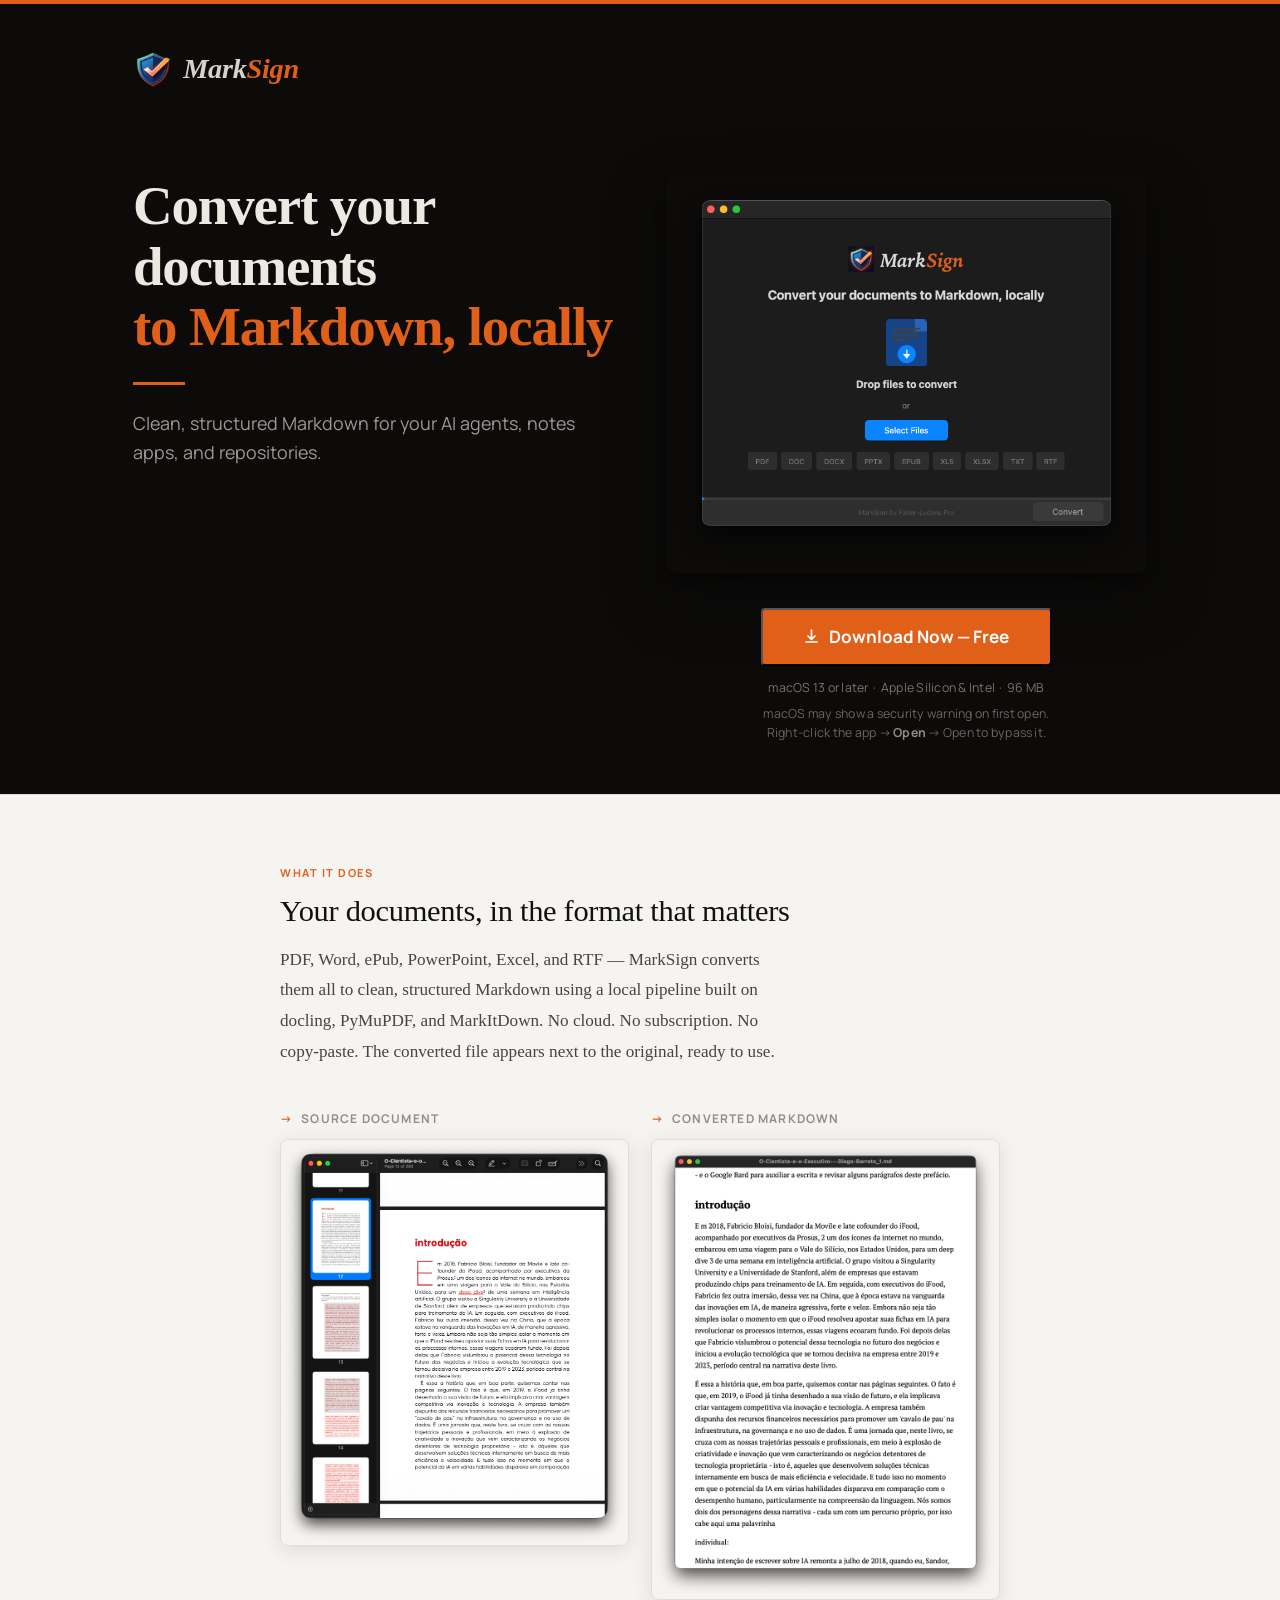
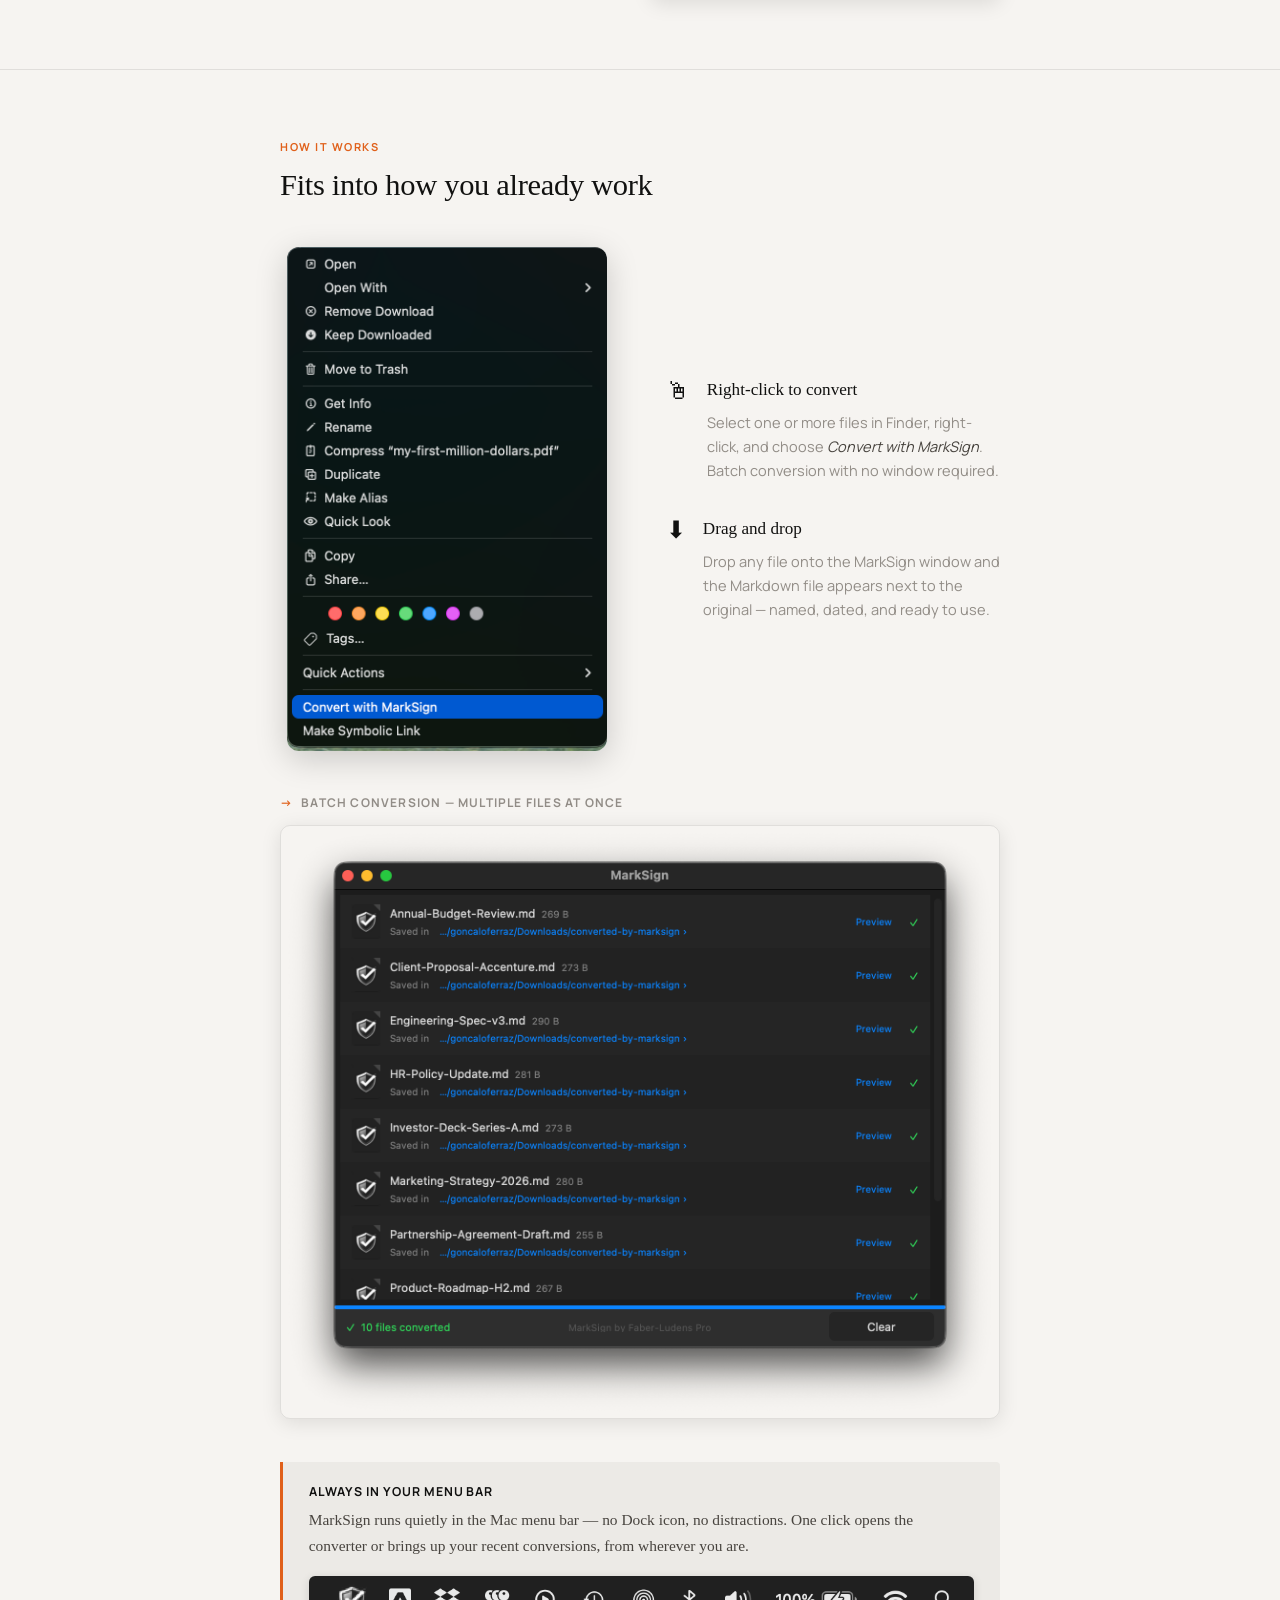
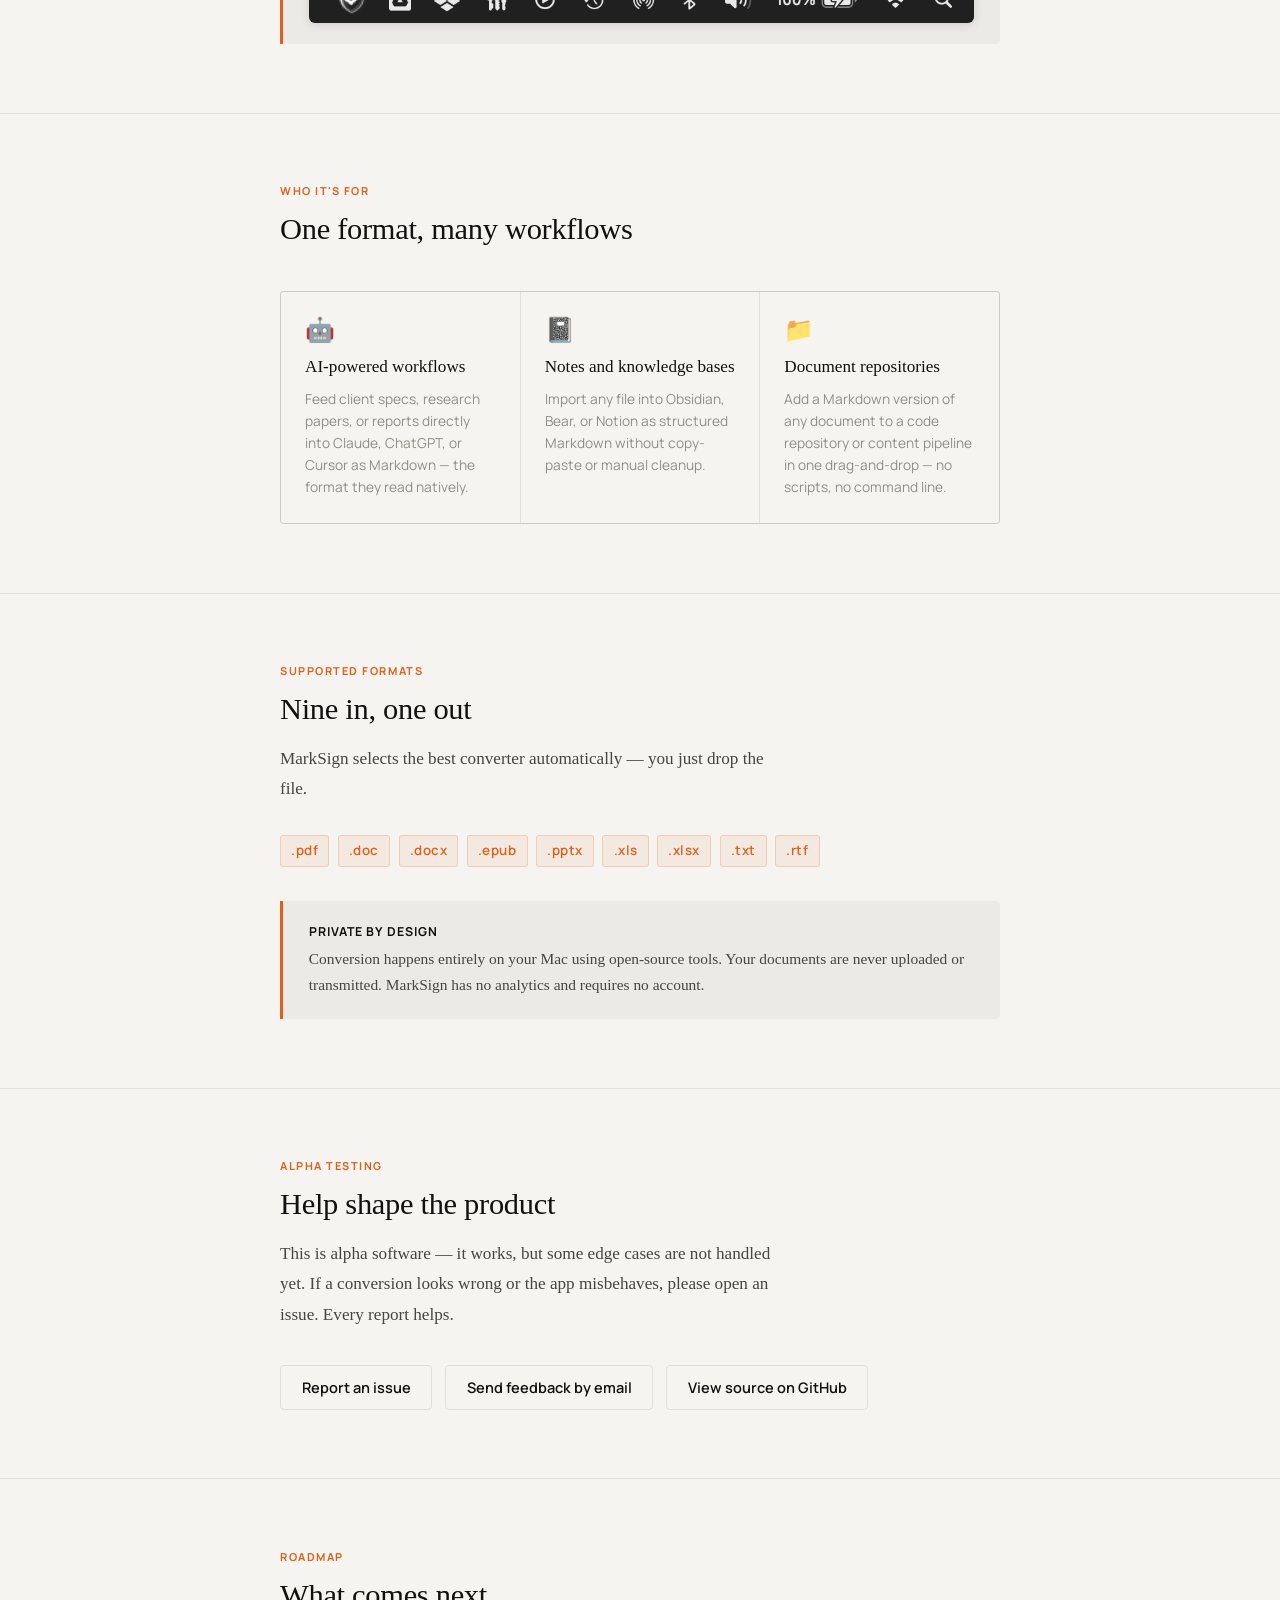
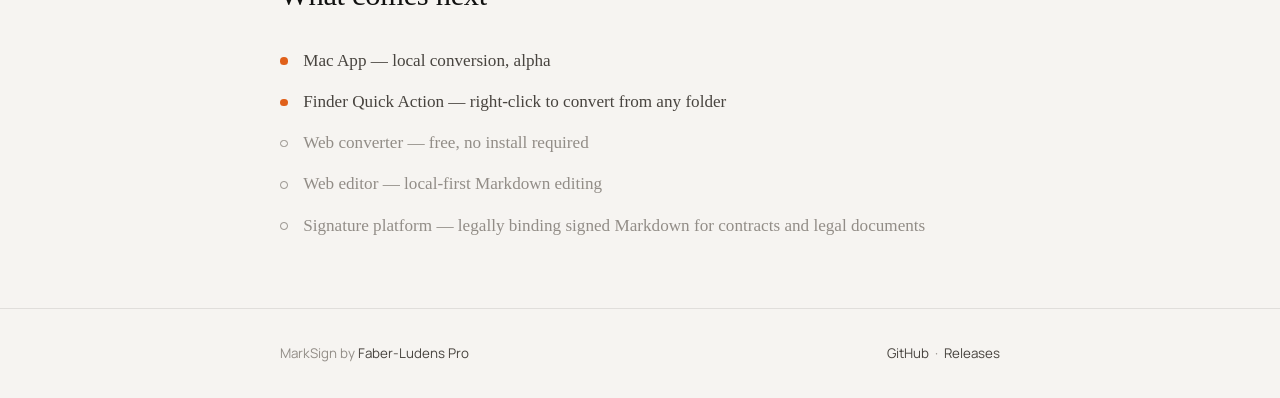
==== commit 48b4f0ea: "site: brand above grid, h1 top-aligns with image, CTA centered under image" ====
--- a/docs/index.html
+++ b/docs/index.html
@@ -319,18 +319,18 @@
   <!-- Hero -->
   <div class="hero">
     <div class="hero-inner">
+      <div class="hero-brand" style="grid-column:1/-1;">
+        <img src="logo.png" alt="MarkSign logo">
+        <span><span class="wm-mark">Mark</span><span class="wm-sign">Sign</span></span>
+      </div>
       <div class="hero-text">
-        <div class="hero-brand">
-          <img src="logo.png" alt="MarkSign logo">
-          <span><span class="wm-mark">Mark</span><span class="wm-sign">Sign</span></span>
-        </div>
         <h1>Convert your documents<em>to Markdown, locally</em></h1>
         <div class="hero-rule"></div>
         <p class="hero-sub">Clean, structured Markdown for your AI agents, notes apps, and repositories.</p>
       </div>
       <div class="hero-shot">
         <img src="marksign-initial.png" alt="MarkSign app — drop files to convert">
-        <div class="hero-cta" style="margin-top:1.5rem;">
+        <div class="hero-cta" style="margin-top:1.5rem;text-align:center;">
           <button class="btn-dl" onclick="document.getElementById('dl-modal').showModal()">
             <svg width="15" height="15" viewBox="0 0 15 15" fill="none" aria-hidden="true">
               <path d="M7.5 1v8.5M4 7l3.5 3.5L11 7M2 13h11" stroke="currentColor" stroke-width="1.7" stroke-linecap="round" stroke-linejoin="round"/>
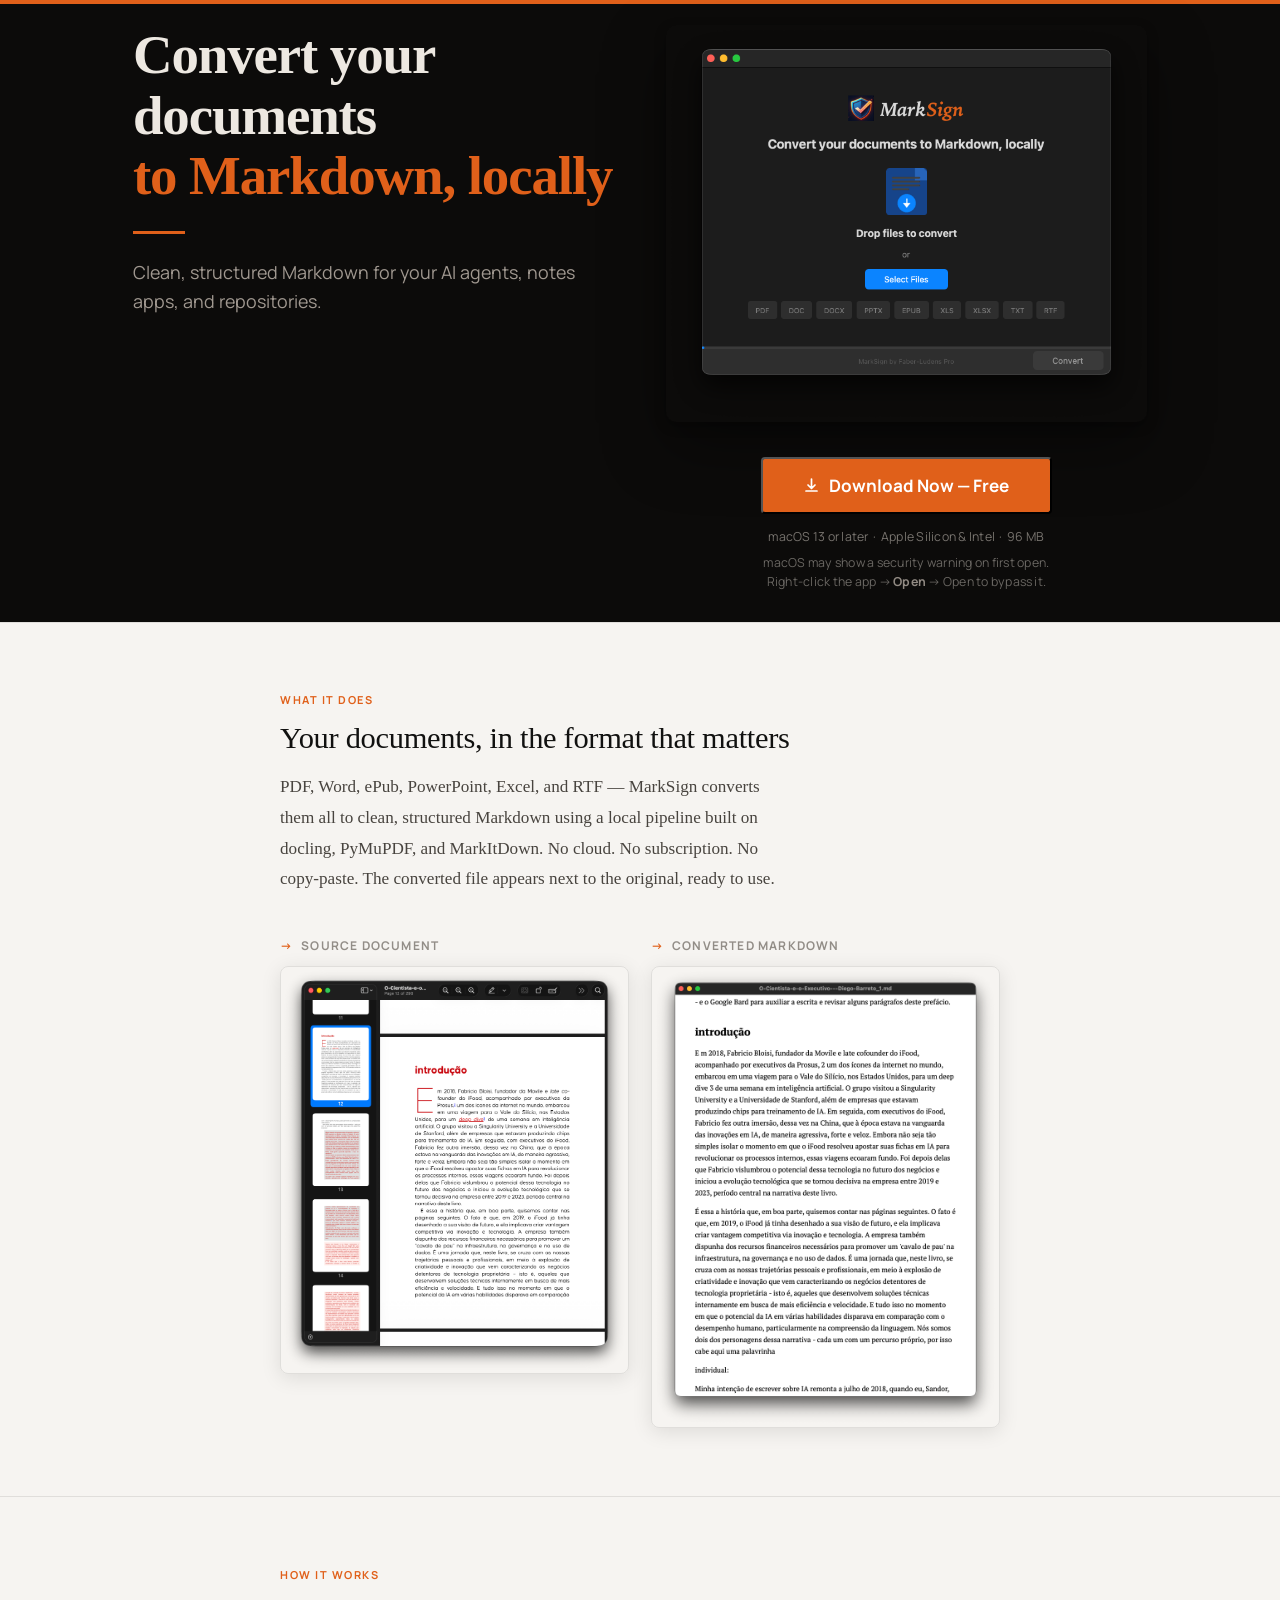
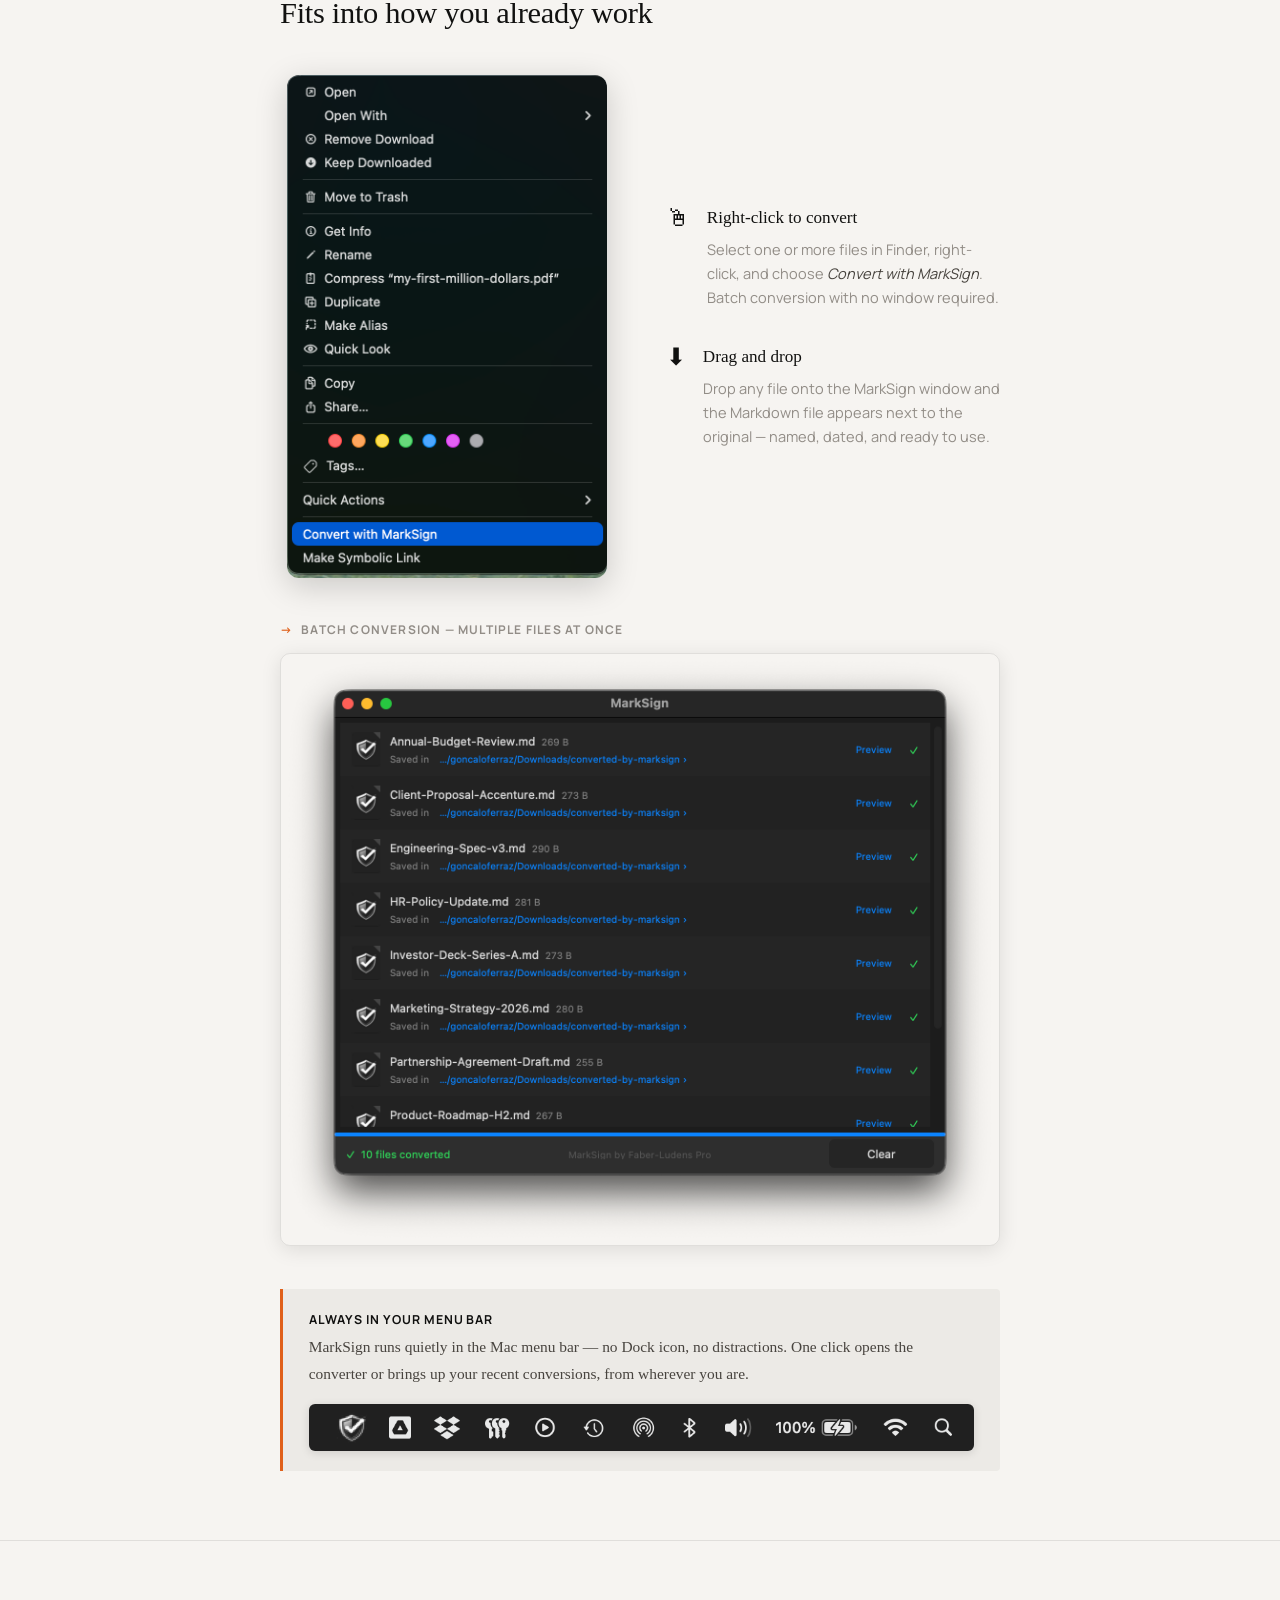
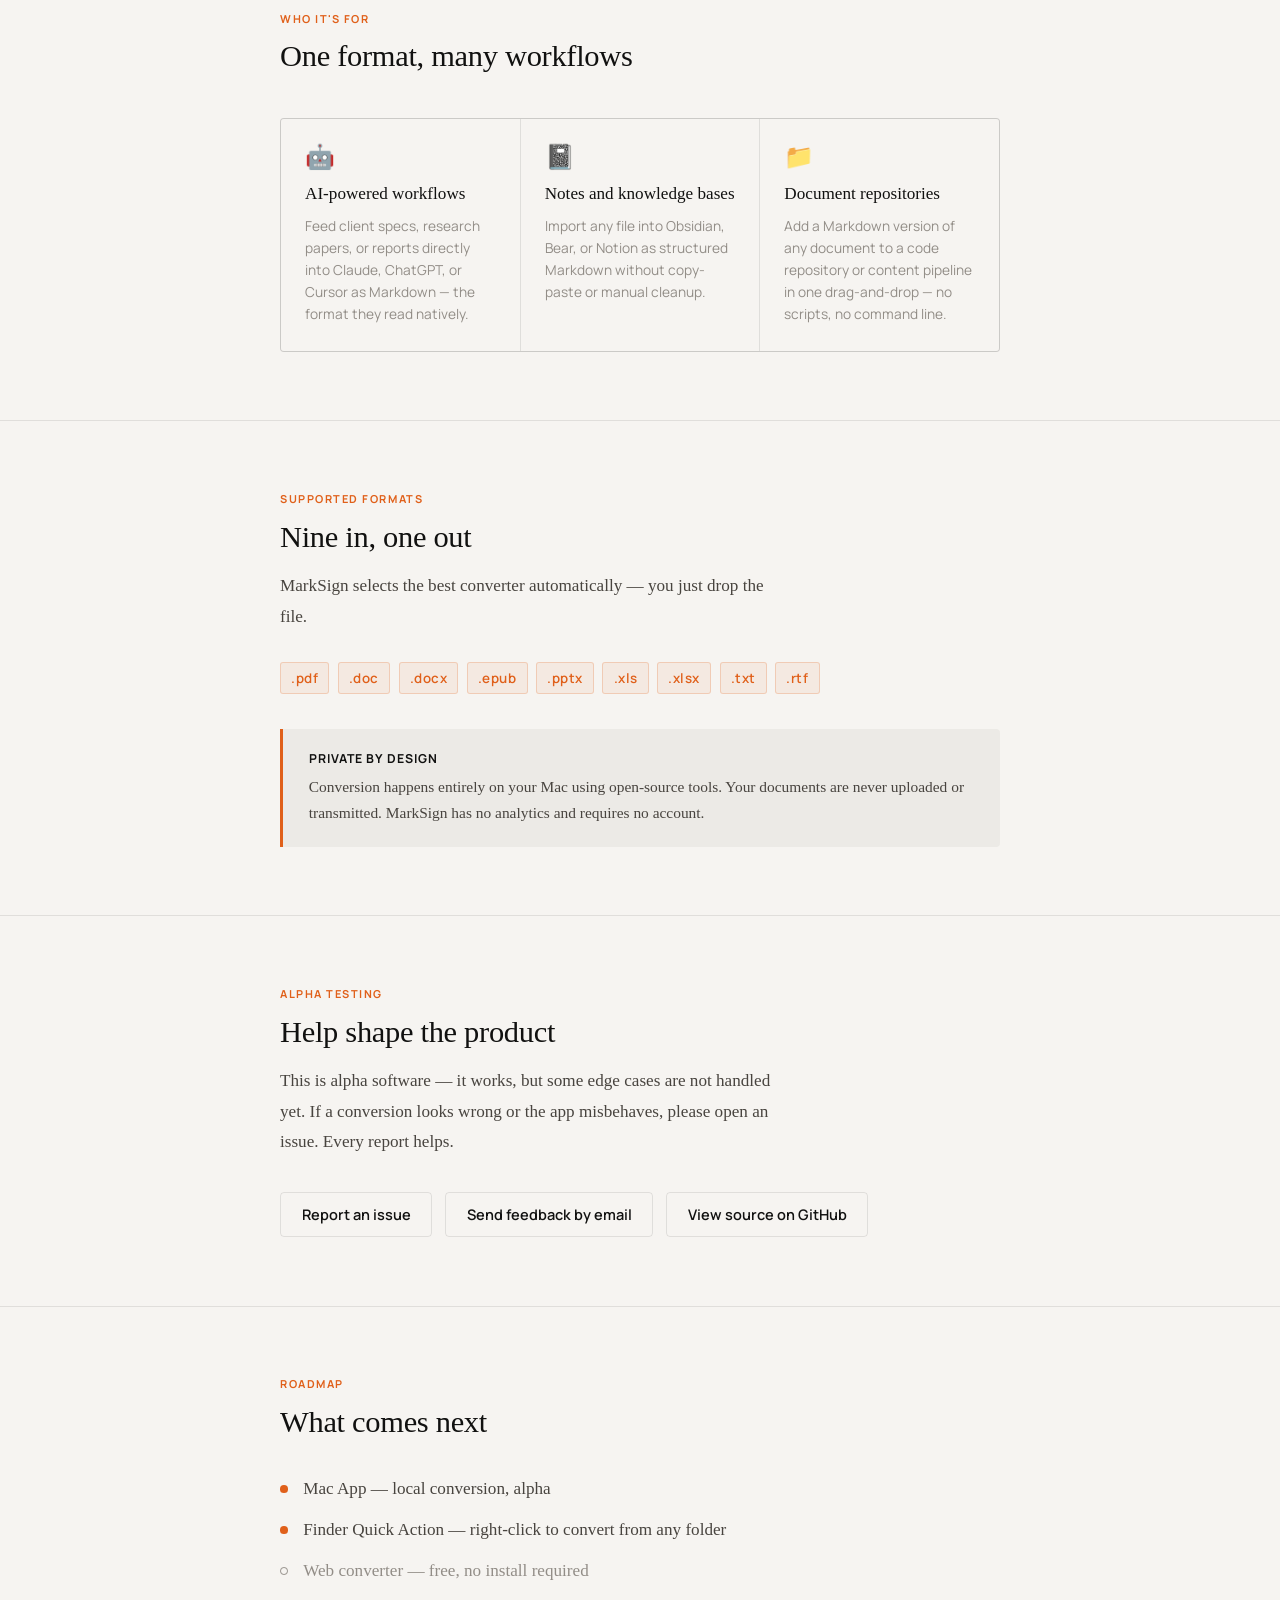
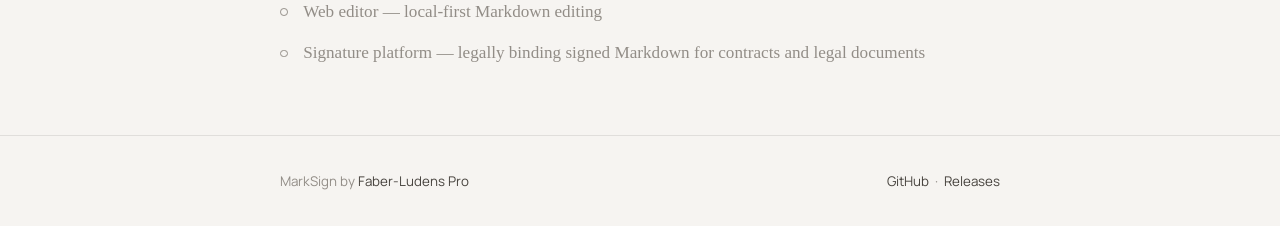
==== commit a0aa54fb: "site: shorter hero — remove brand row, reduce padding" ====
--- a/docs/index.html
+++ b/docs/index.html
@@ -75,7 +75,7 @@
     .hero {
       background: #0c0b0a;
       border-top: 4px solid var(--orange);
-      padding: 2.5rem 0 3rem;
+      padding: 1.25rem 0 1.75rem;
     }
     .hero-inner {
       max-width: 1100px; margin: 0 auto; padding: 0 2.5rem;
@@ -319,10 +319,6 @@
   <!-- Hero -->
   <div class="hero">
     <div class="hero-inner">
-      <div class="hero-brand" style="grid-column:1/-1;">
-        <img src="logo.png" alt="MarkSign logo">
-        <span><span class="wm-mark">Mark</span><span class="wm-sign">Sign</span></span>
-      </div>
       <div class="hero-text">
         <h1>Convert your documents<em>to Markdown, locally</em></h1>
         <div class="hero-rule"></div>
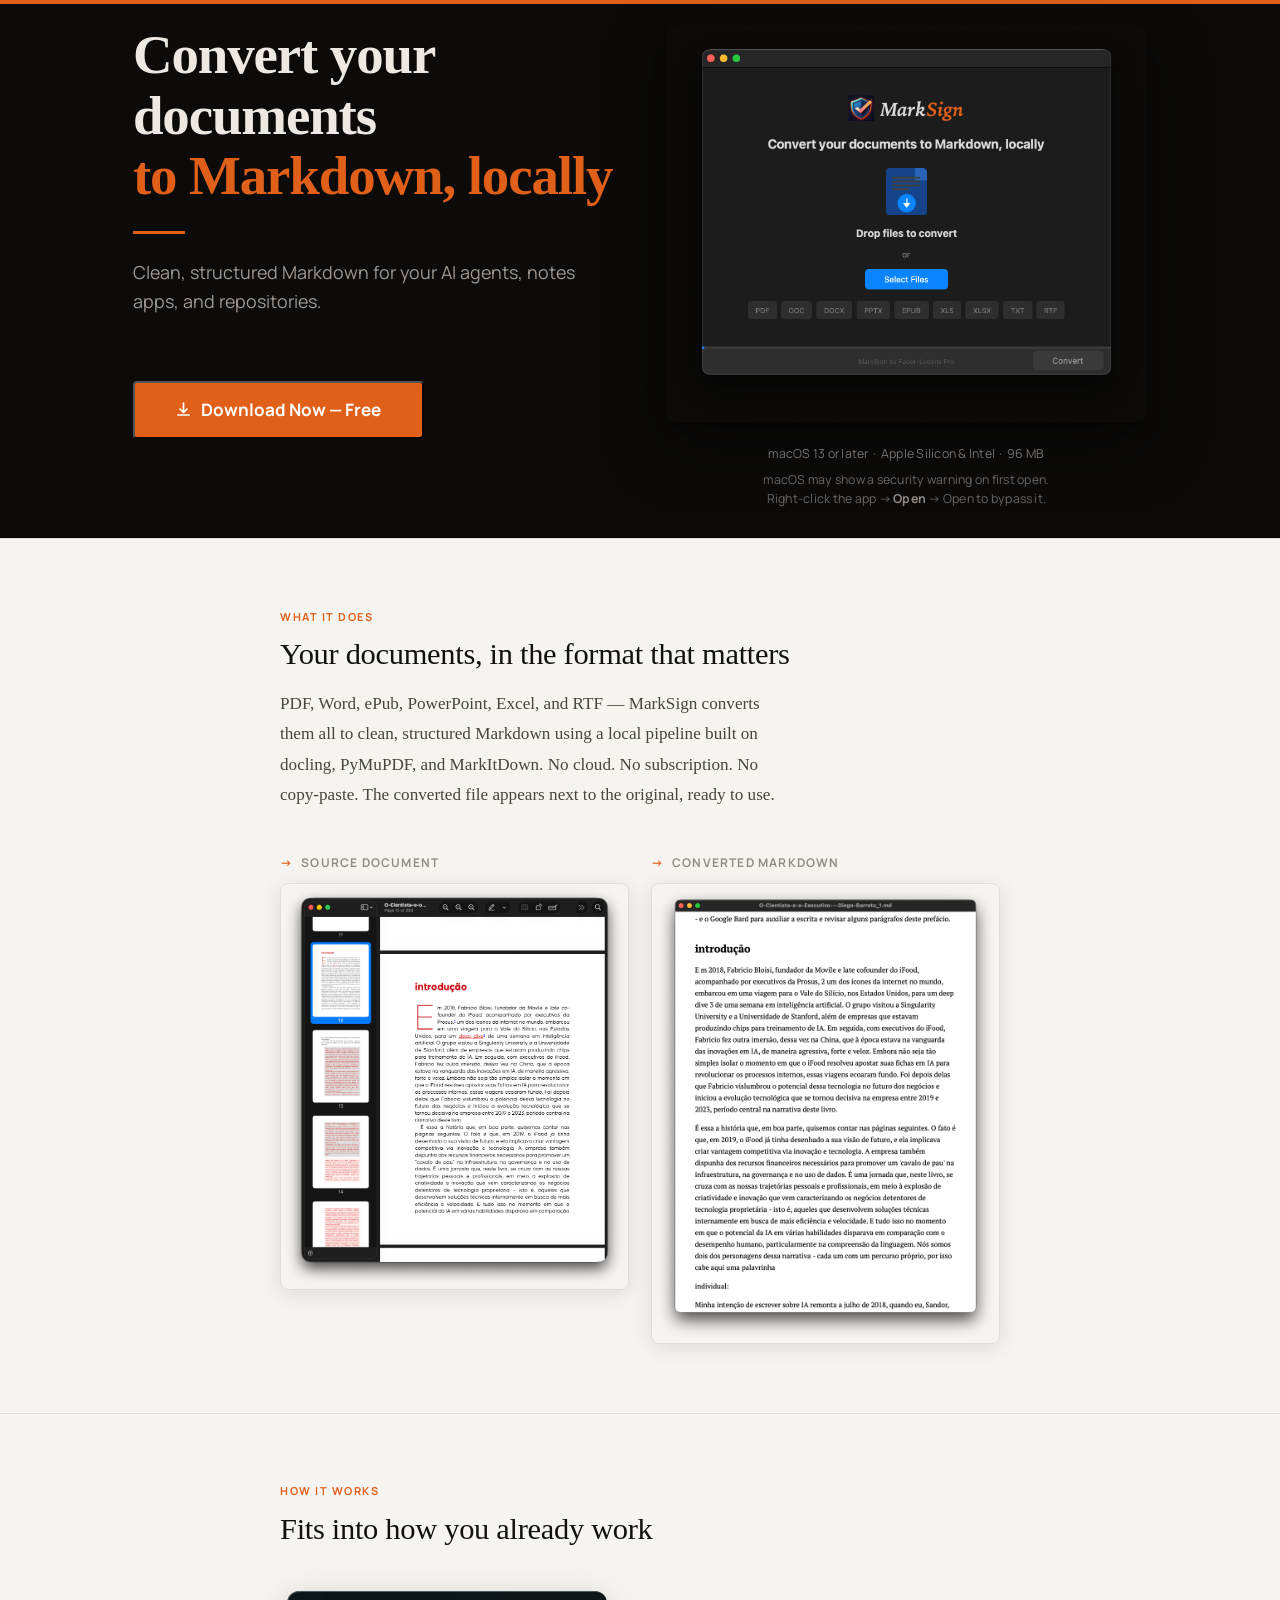
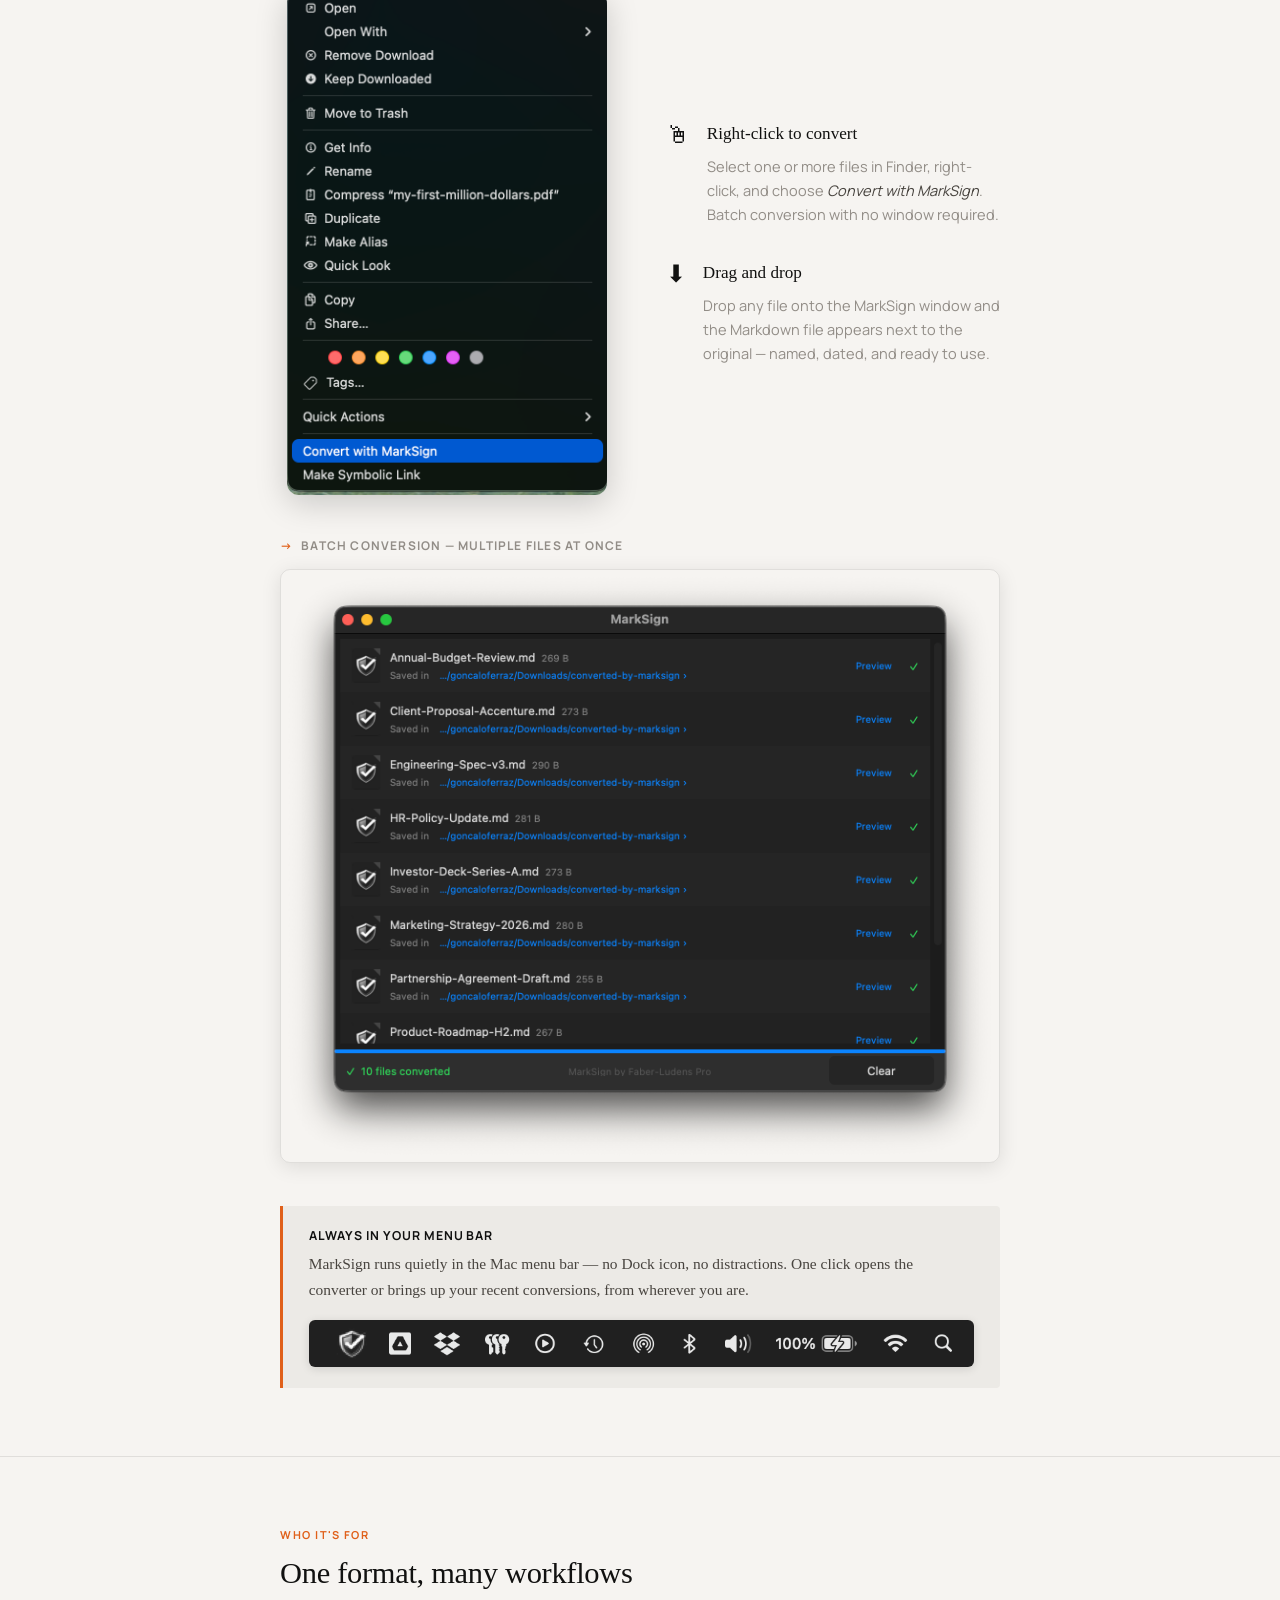
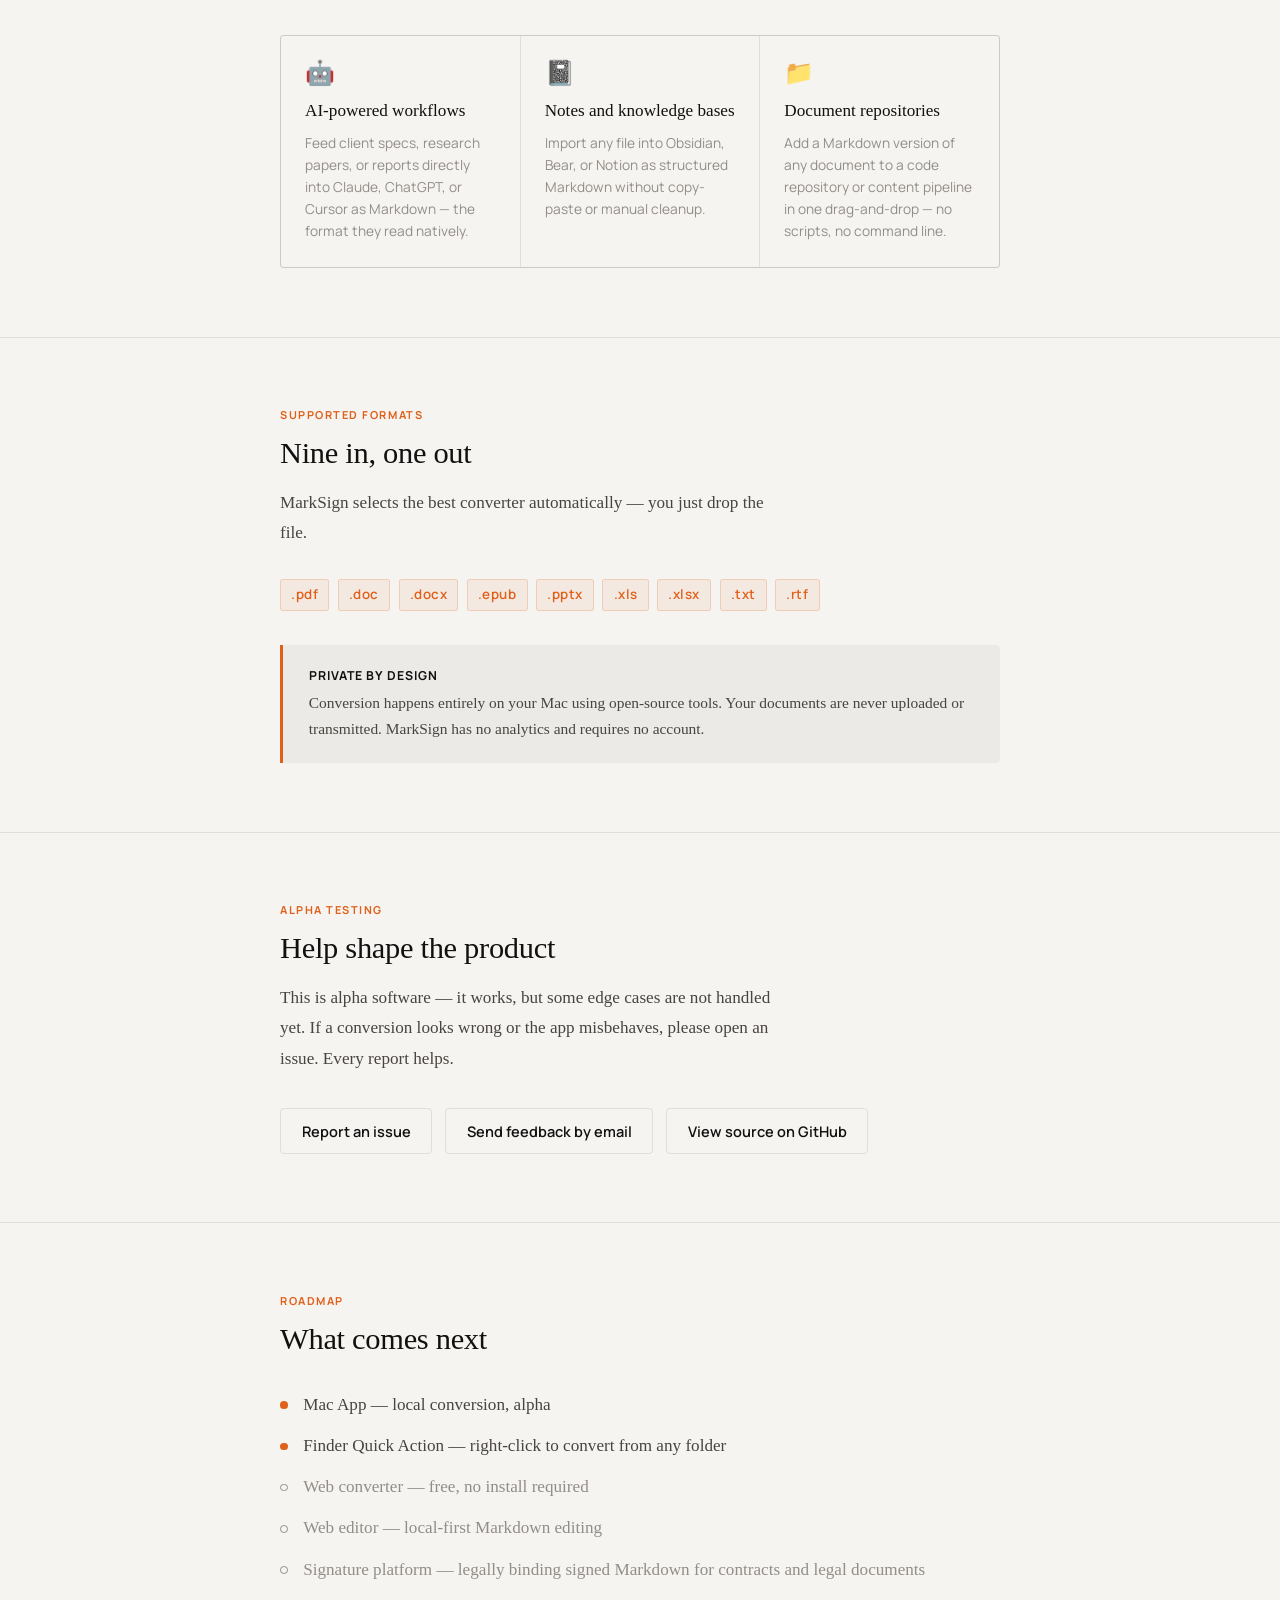
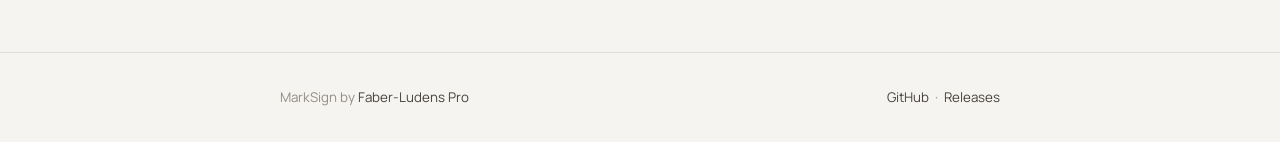
==== commit fc8330de: "site: download button below description left, req text below image right" ====
--- a/docs/index.html
+++ b/docs/index.html
@@ -323,22 +323,22 @@
         <h1>Convert your documents<em>to Markdown, locally</em></h1>
         <div class="hero-rule"></div>
         <p class="hero-sub">Clean, structured Markdown for your AI agents, notes apps, and repositories.</p>
-      </div>
-      <div class="hero-shot">
-        <img src="marksign-initial.png" alt="MarkSign app — drop files to convert">
-        <div class="hero-cta" style="margin-top:1.5rem;text-align:center;">
+        <div class="hero-cta" style="margin-top:1.75rem;">
           <button class="btn-dl" onclick="document.getElementById('dl-modal').showModal()">
             <svg width="15" height="15" viewBox="0 0 15 15" fill="none" aria-hidden="true">
               <path d="M7.5 1v8.5M4 7l3.5 3.5L11 7M2 13h11" stroke="currentColor" stroke-width="1.7" stroke-linecap="round" stroke-linejoin="round"/>
             </svg>
             Download Now — Free
           </button>
-          <p class="req" style="color:rgba(146,141,135,0.8);margin-top:0.75rem;">macOS 13 or later &nbsp;·&nbsp; Apple Silicon &amp; Intel &nbsp;·&nbsp; 96 MB</p>
-          <p class="req" style="color:rgba(146,141,135,0.7);margin-top:0.4rem;">
-            macOS may show a security warning on first open.<br>
-            Right-click the app → <strong style="color:rgba(160,152,144,0.9)">Open</strong> → Open to bypass it.
-          </p>
-        </div>
+        </div>
+      </div>
+      <div class="hero-shot">
+        <img src="marksign-initial.png" alt="MarkSign app — drop files to convert">
+        <p class="req" style="color:rgba(146,141,135,0.8);margin-top:0.75rem;text-align:center;">macOS 13 or later &nbsp;·&nbsp; Apple Silicon &amp; Intel &nbsp;·&nbsp; 96 MB</p>
+        <p class="req" style="color:rgba(146,141,135,0.7);margin-top:0.4rem;text-align:center;">
+          macOS may show a security warning on first open.<br>
+          Right-click the app → <strong style="color:rgba(160,152,144,0.9)">Open</strong> → Open to bypass it.
+        </p>
       </div>
     </div>
   </div>
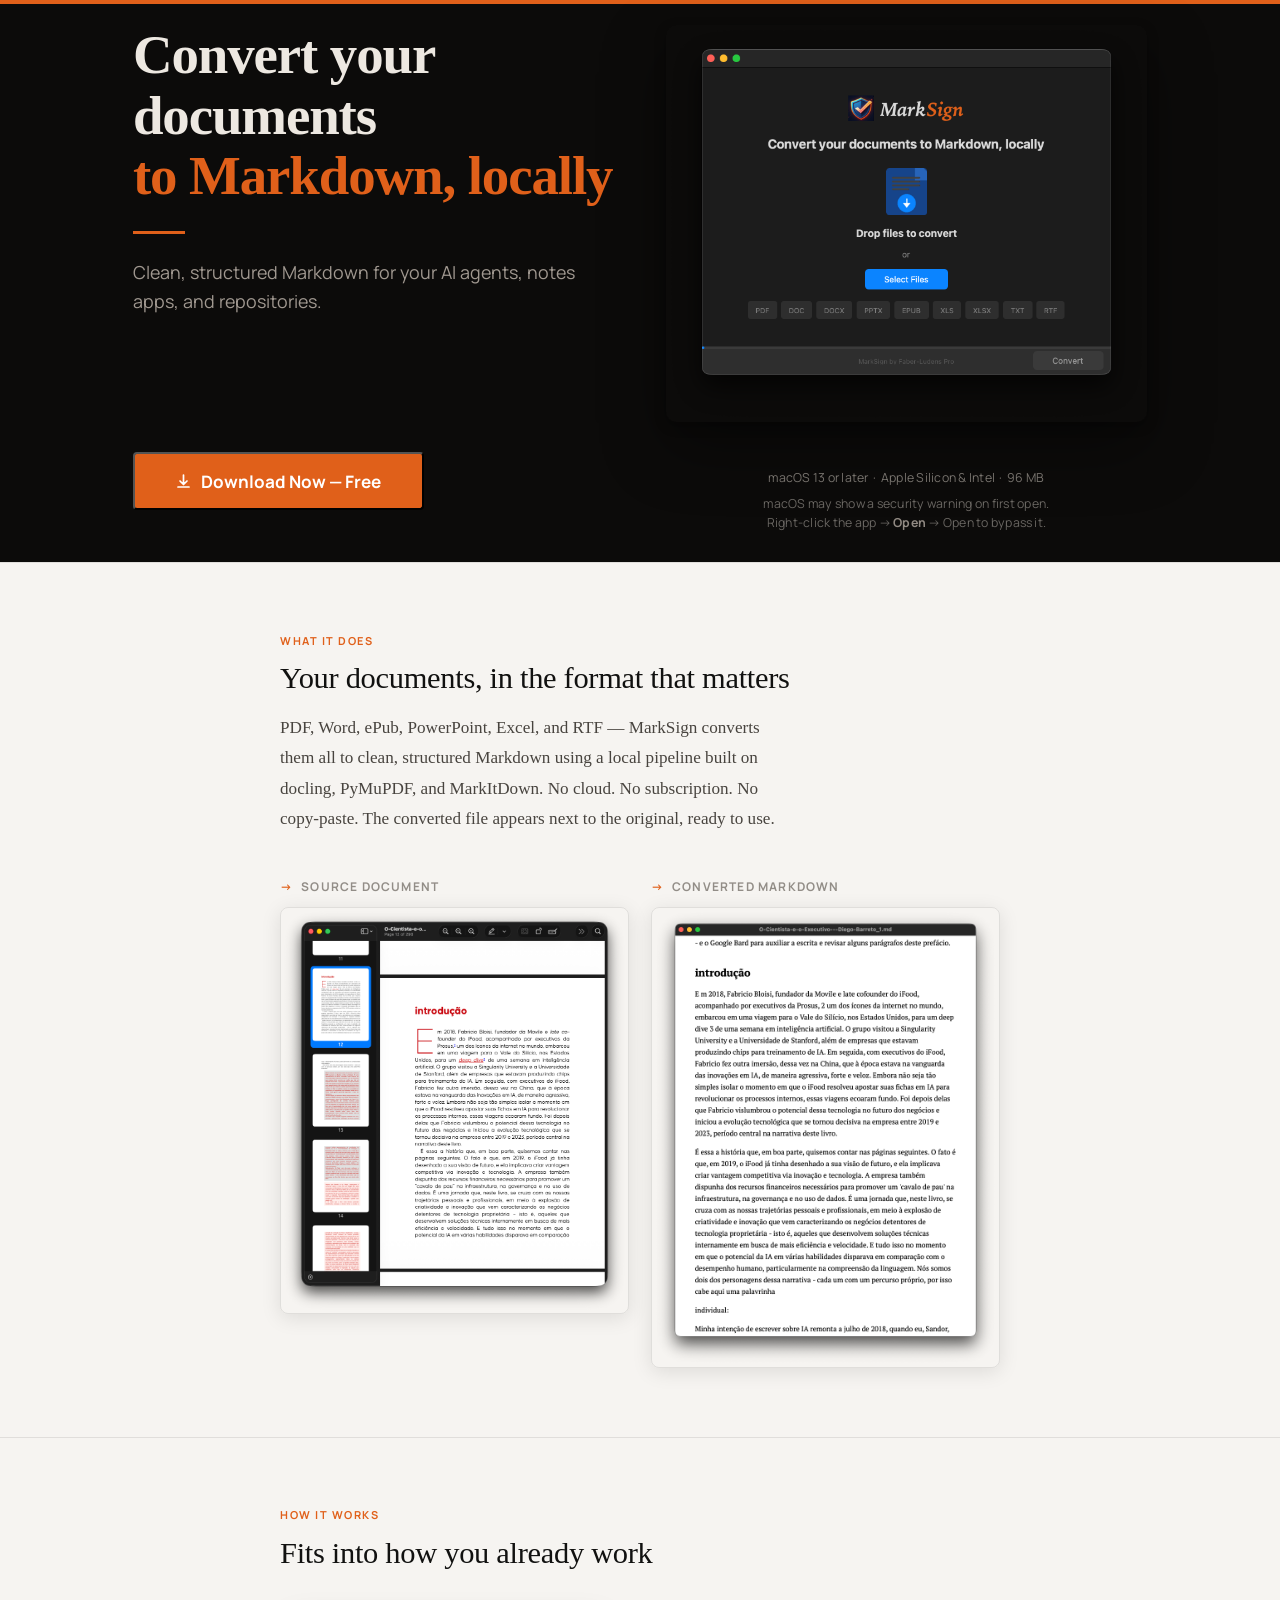
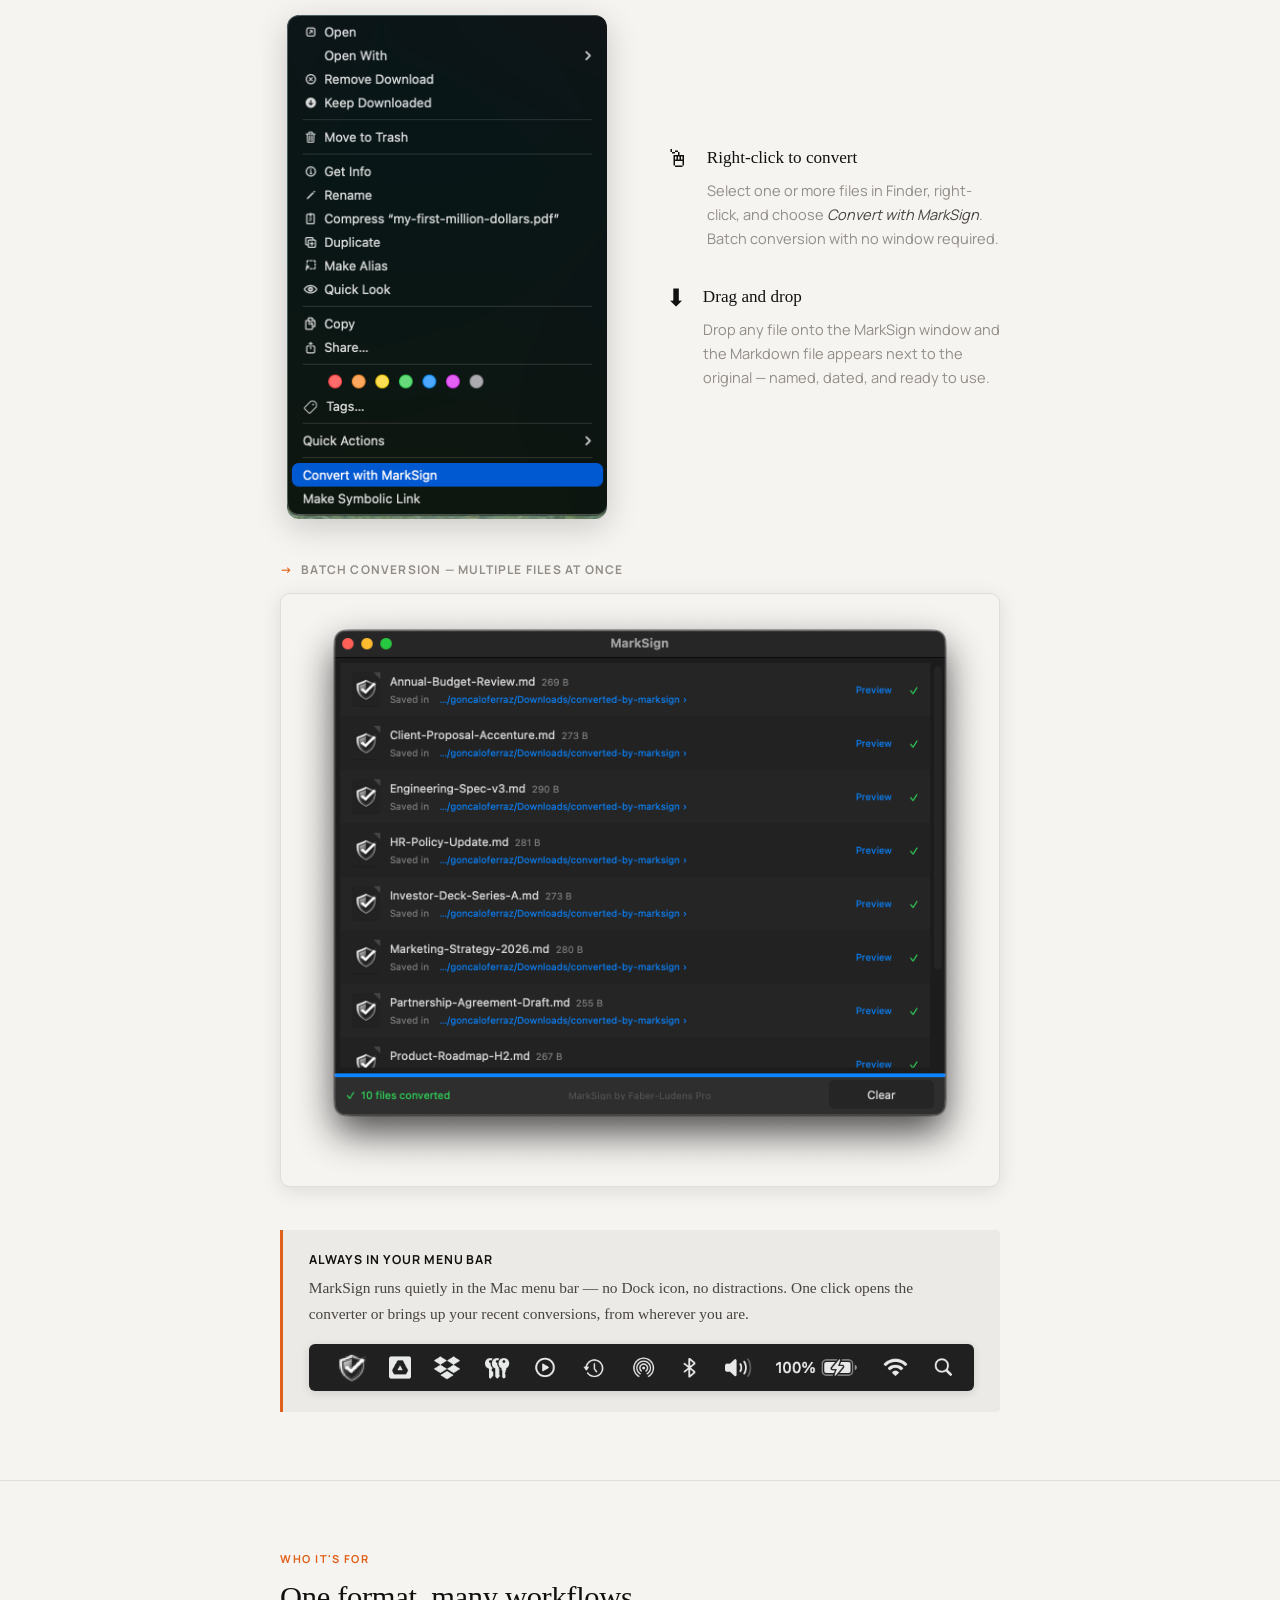
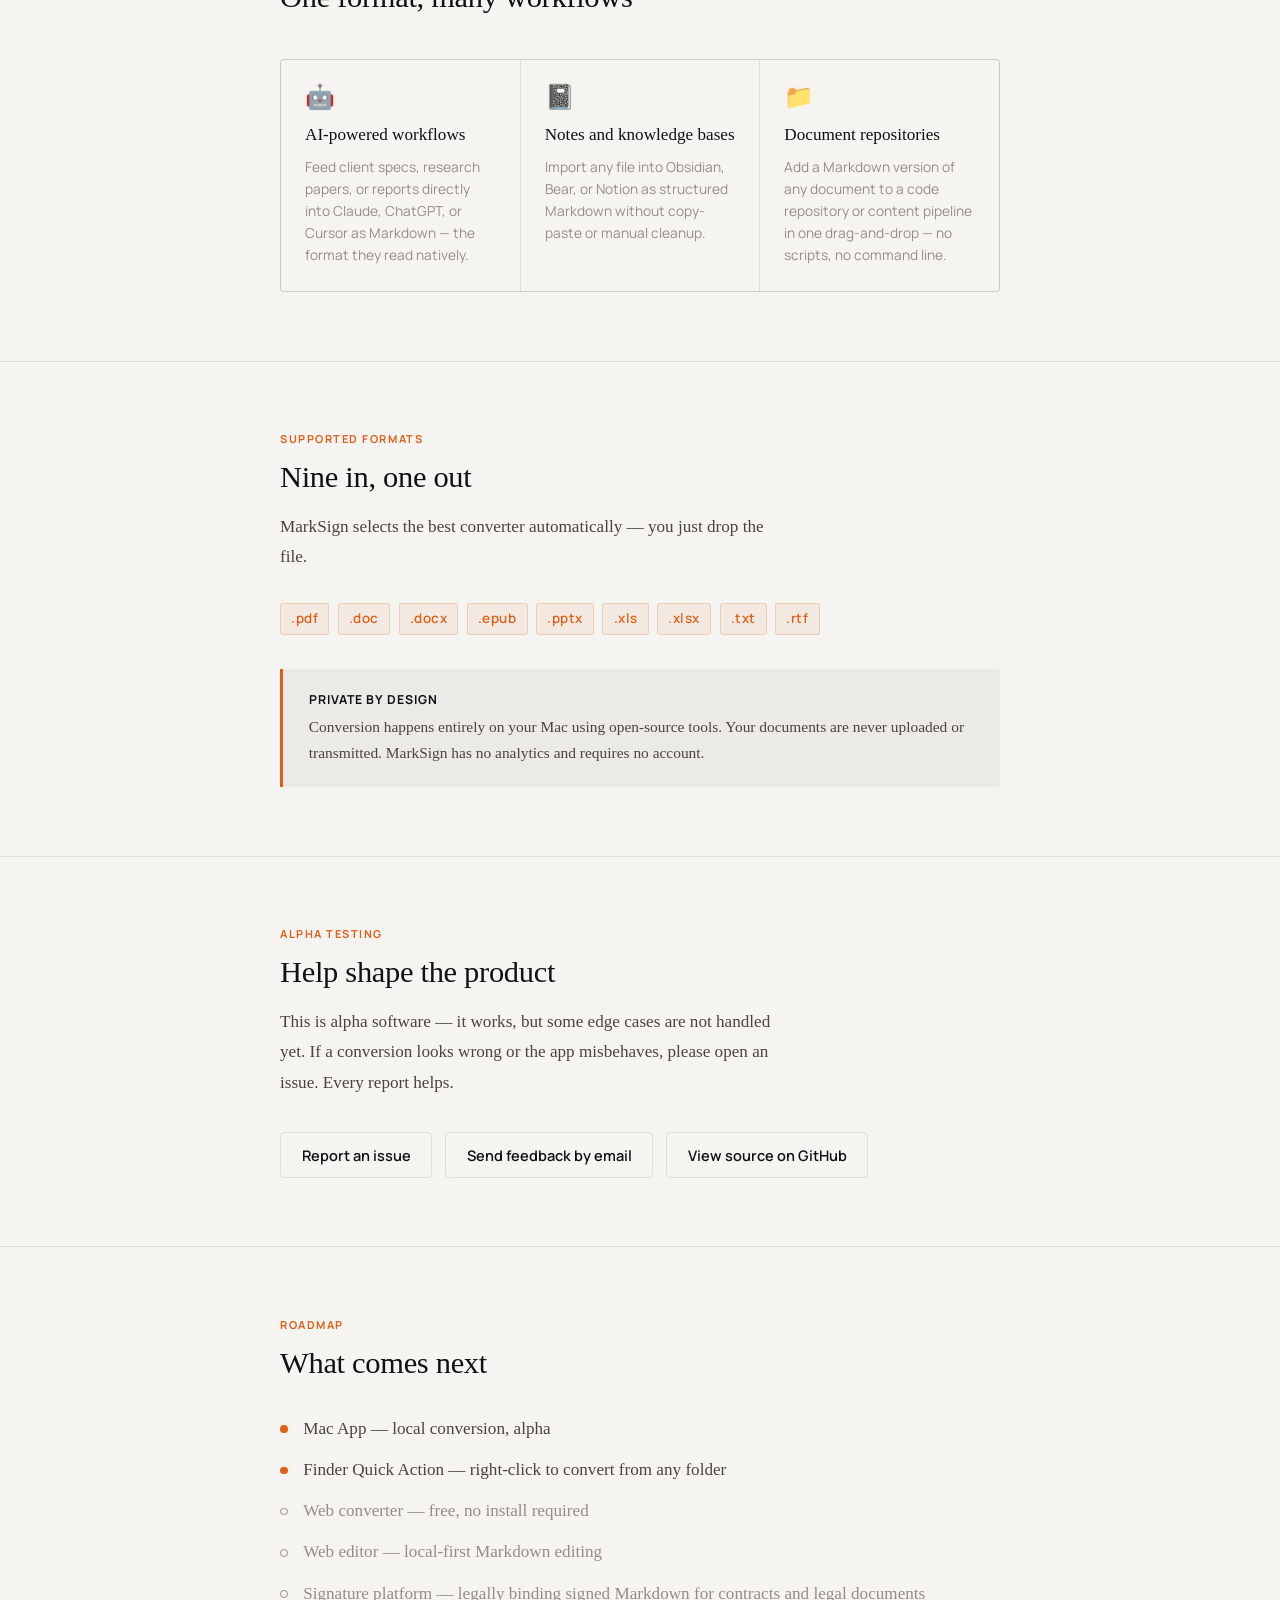
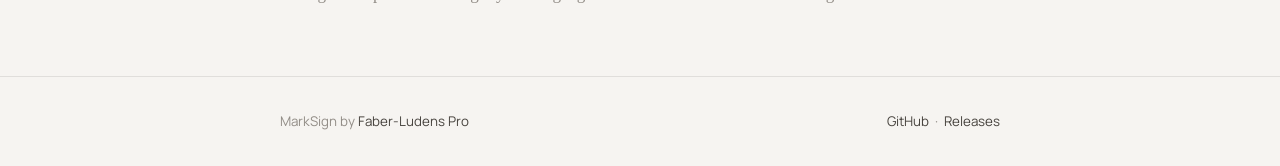
==== commit 243d8ac4: "site: 2×2 named grid hero — button and req on same row" ====
--- a/docs/index.html
+++ b/docs/index.html
@@ -81,14 +81,23 @@
       max-width: 1100px; margin: 0 auto; padding: 0 2.5rem;
       display: grid;
       grid-template-columns: 1fr 1fr;
+      grid-template-rows: auto auto;
+      grid-template-areas: "copy shot" "cta  req";
       align-items: start;
-      gap: 3rem;
+      column-gap: 3rem;
+      row-gap: 1.25rem;
     }
     @media (max-width: 720px) {
-      .hero-inner { grid-template-columns: 1fr; }
-      .hero-shot { display: none; }
-    }
-    .hero-text { display: flex; flex-direction: column; gap: 0; }
+      .hero-inner {
+        grid-template-columns: 1fr;
+        grid-template-areas: "copy" "cta";
+      }
+      .hero-shot, .hero-req { display: none; }
+    }
+    .hero-text { grid-area: copy; display: flex; flex-direction: column; gap: 0; }
+    .hero-shot { grid-area: shot; }
+    .hero-cta-row { grid-area: cta; }
+    .hero-req-row { grid-area: req; text-align: center; }
     .hero-brand {
       display: flex; align-items: center; gap: 0.6rem;
       margin-bottom: 2rem;
@@ -323,19 +332,21 @@
         <h1>Convert your documents<em>to Markdown, locally</em></h1>
         <div class="hero-rule"></div>
         <p class="hero-sub">Clean, structured Markdown for your AI agents, notes apps, and repositories.</p>
-        <div class="hero-cta" style="margin-top:1.75rem;">
-          <button class="btn-dl" onclick="document.getElementById('dl-modal').showModal()">
-            <svg width="15" height="15" viewBox="0 0 15 15" fill="none" aria-hidden="true">
-              <path d="M7.5 1v8.5M4 7l3.5 3.5L11 7M2 13h11" stroke="currentColor" stroke-width="1.7" stroke-linecap="round" stroke-linejoin="round"/>
-            </svg>
-            Download Now — Free
-          </button>
-        </div>
       </div>
       <div class="hero-shot">
         <img src="marksign-initial.png" alt="MarkSign app — drop files to convert">
-        <p class="req" style="color:rgba(146,141,135,0.8);margin-top:0.75rem;text-align:center;">macOS 13 or later &nbsp;·&nbsp; Apple Silicon &amp; Intel &nbsp;·&nbsp; 96 MB</p>
-        <p class="req" style="color:rgba(146,141,135,0.7);margin-top:0.4rem;text-align:center;">
+      </div>
+      <div class="hero-cta-row">
+        <button class="btn-dl" onclick="document.getElementById('dl-modal').showModal()">
+          <svg width="15" height="15" viewBox="0 0 15 15" fill="none" aria-hidden="true">
+            <path d="M7.5 1v8.5M4 7l3.5 3.5L11 7M2 13h11" stroke="currentColor" stroke-width="1.7" stroke-linecap="round" stroke-linejoin="round"/>
+          </svg>
+          Download Now — Free
+        </button>
+      </div>
+      <div class="hero-req-row">
+        <p class="req" style="color:rgba(146,141,135,0.8);">macOS 13 or later &nbsp;·&nbsp; Apple Silicon &amp; Intel &nbsp;·&nbsp; 96 MB</p>
+        <p class="req" style="color:rgba(146,141,135,0.7);margin-top:0.4rem;">
           macOS may show a security warning on first open.<br>
           Right-click the app → <strong style="color:rgba(160,152,144,0.9)">Open</strong> → Open to bypass it.
         </p>
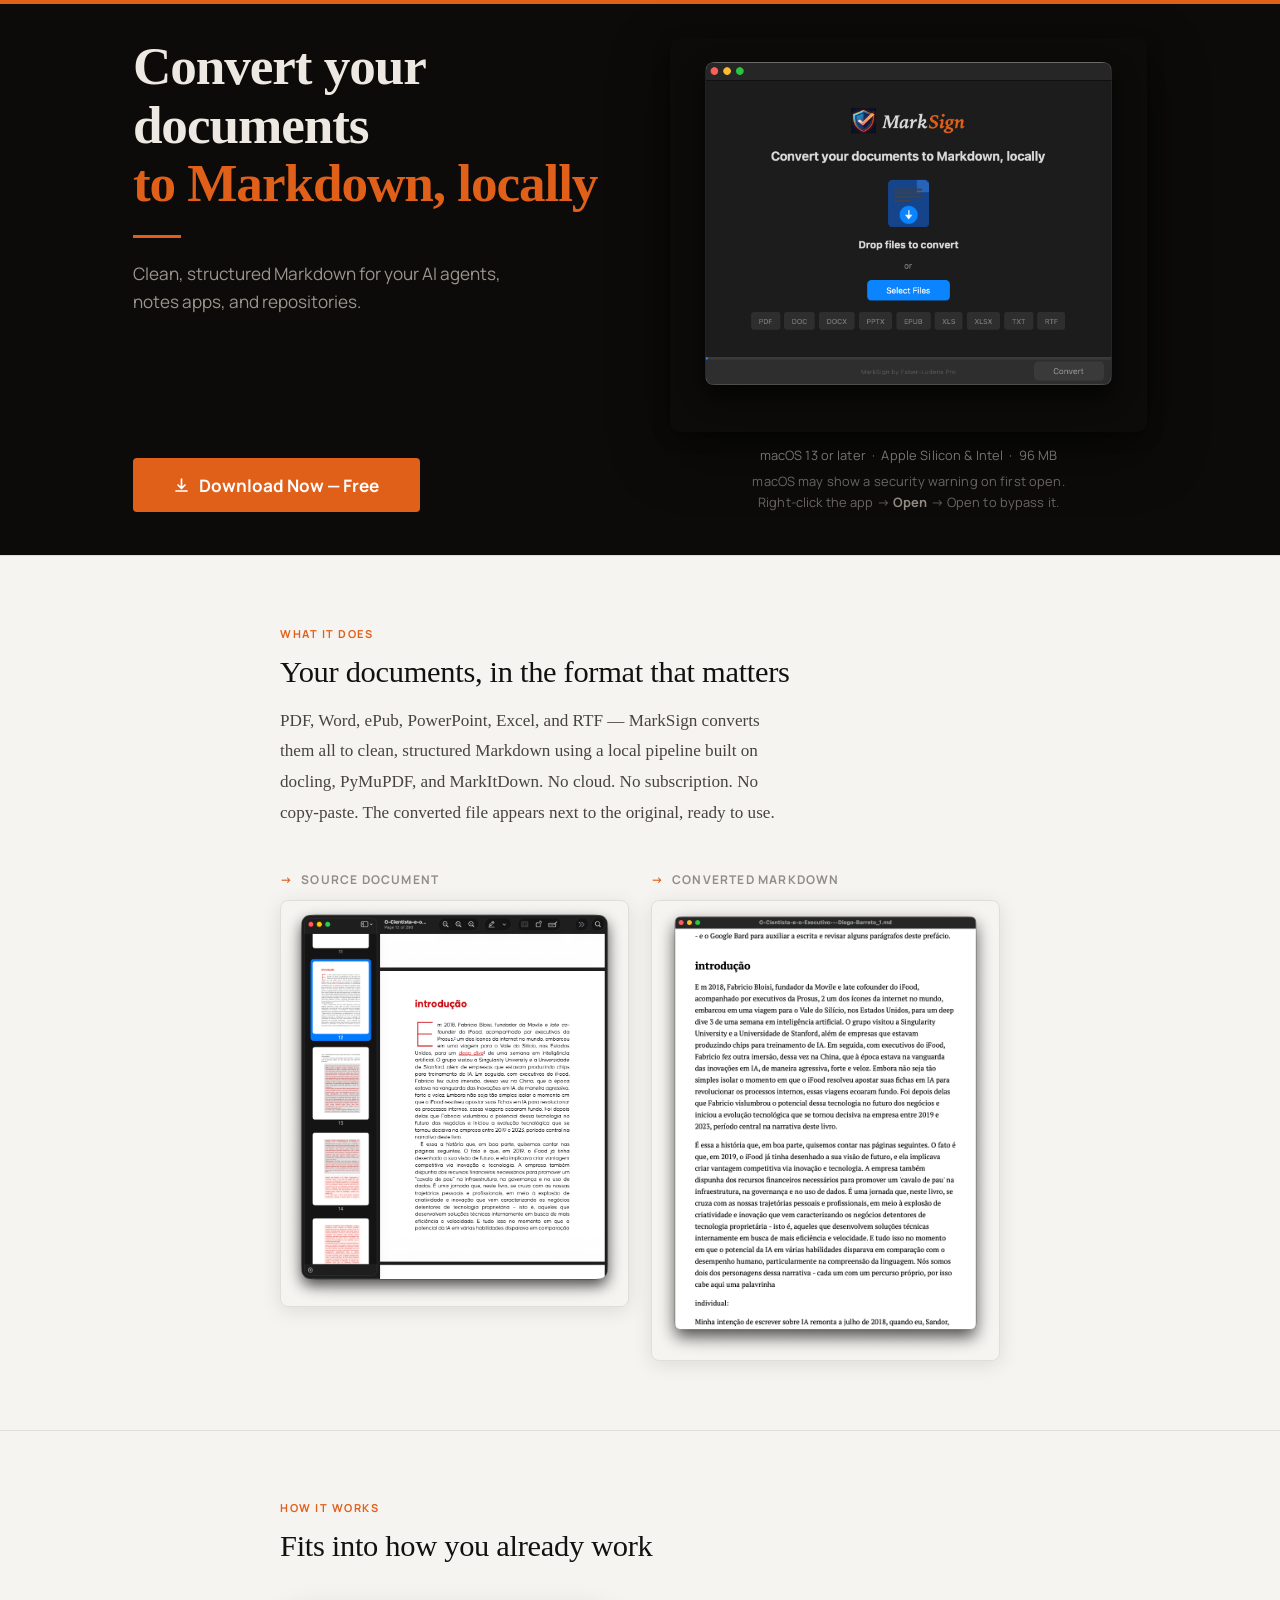
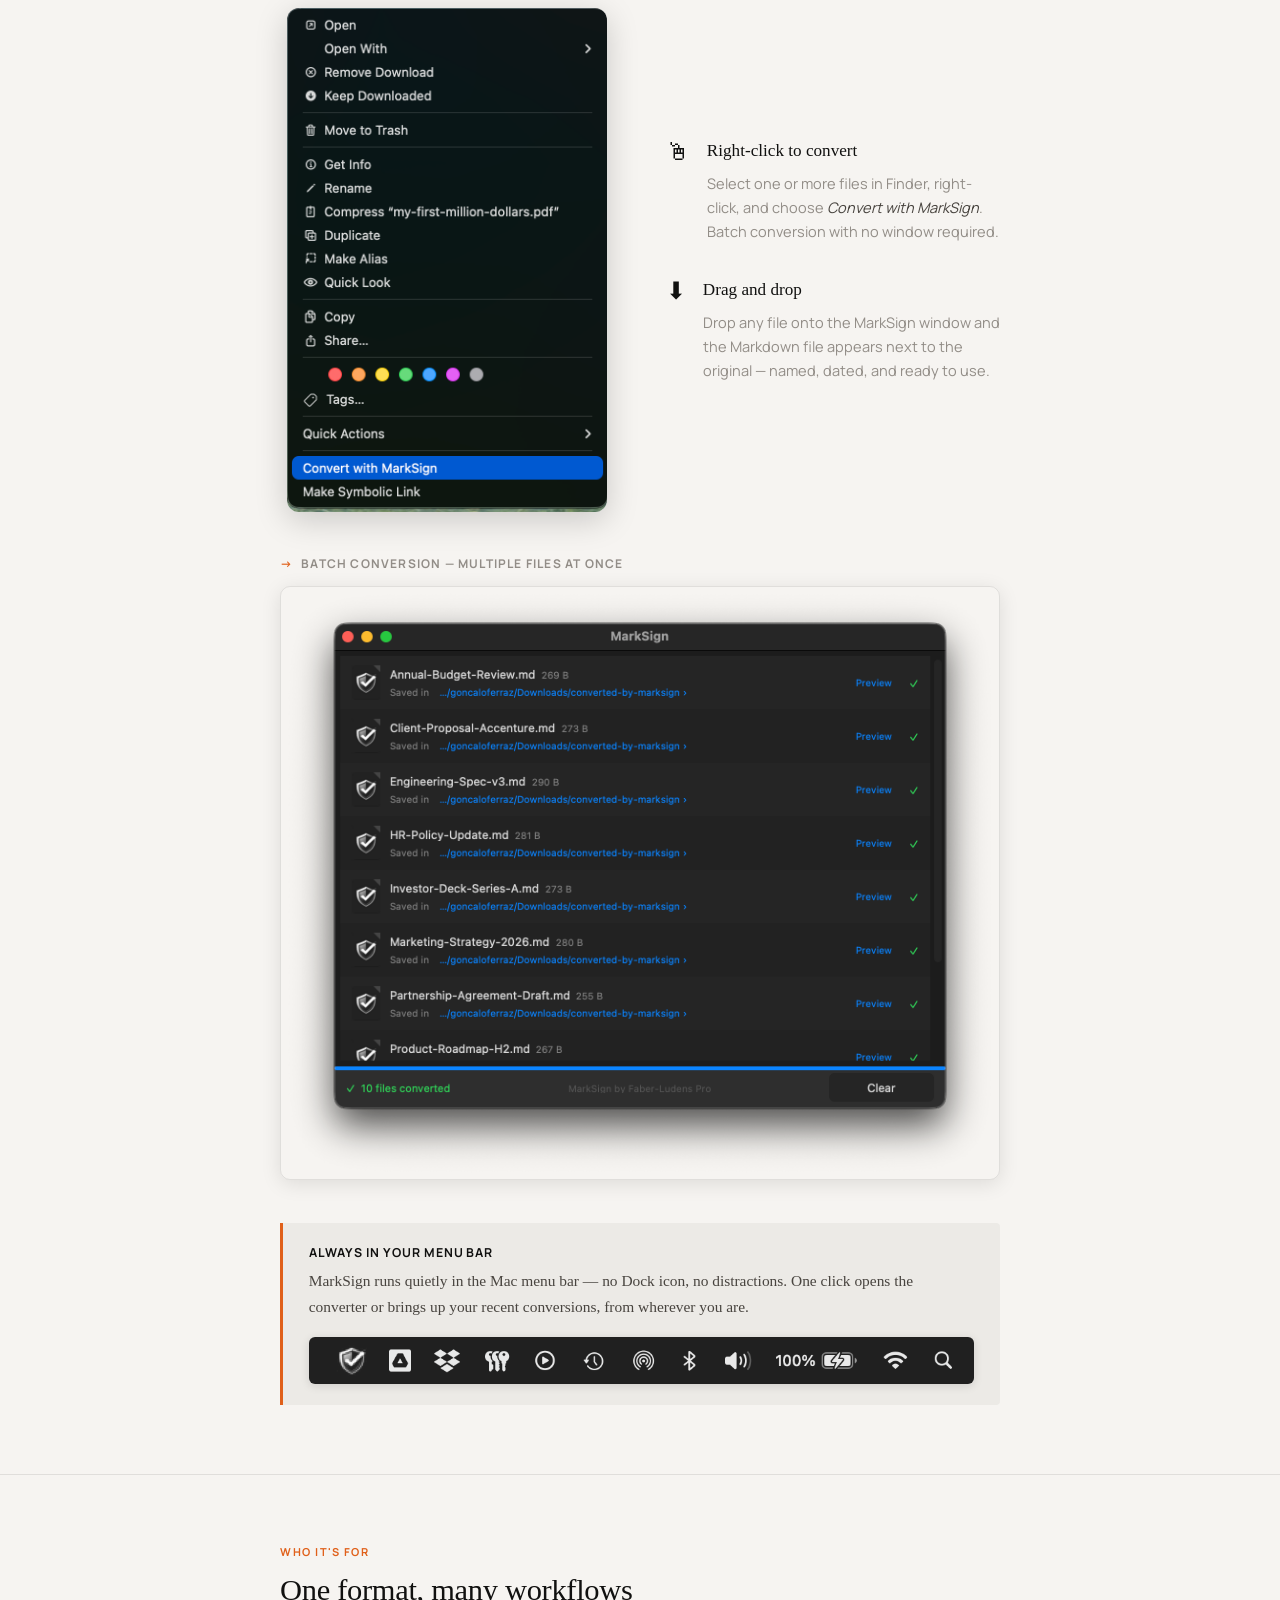
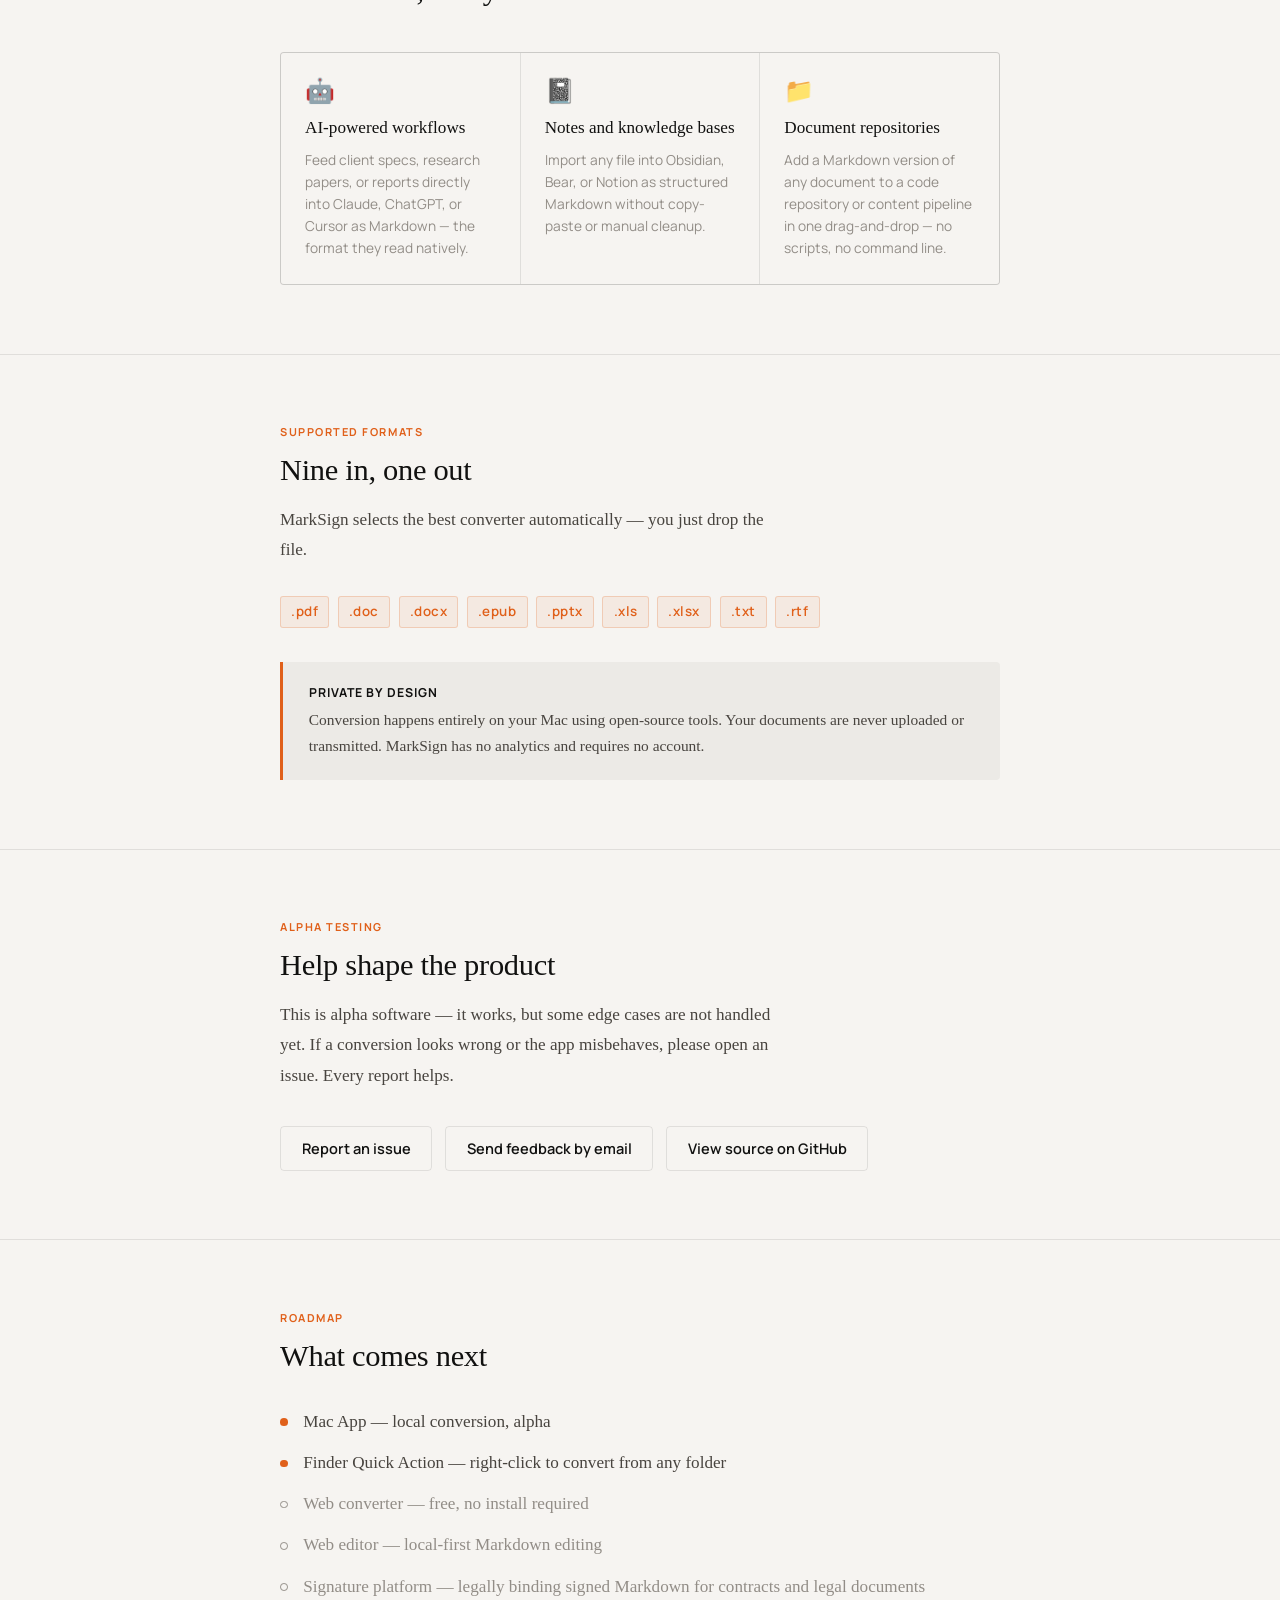
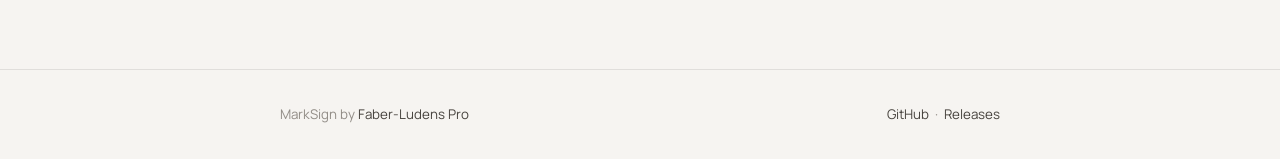
==== commit df2ee276: "site: hero rebuilt from scratch — clean 2-col, button floats to bottom" ====
--- a/docs/index.html
+++ b/docs/index.html
@@ -75,70 +75,61 @@
     .hero {
       background: #0c0b0a;
       border-top: 4px solid var(--orange);
-      padding: 1.25rem 0 1.75rem;
+      padding: 2rem 0 2.5rem;
     }
     .hero-inner {
       max-width: 1100px; margin: 0 auto; padding: 0 2.5rem;
       display: grid;
       grid-template-columns: 1fr 1fr;
-      grid-template-rows: auto auto;
-      grid-template-areas: "copy shot" "cta  req";
-      align-items: start;
-      column-gap: 3rem;
-      row-gap: 1.25rem;
+      align-items: stretch;
+      gap: 3.5rem;
     }
     @media (max-width: 720px) {
-      .hero-inner {
-        grid-template-columns: 1fr;
-        grid-template-areas: "copy" "cta";
-      }
-      .hero-shot, .hero-req { display: none; }
-    }
-    .hero-text { grid-area: copy; display: flex; flex-direction: column; gap: 0; }
-    .hero-shot { grid-area: shot; }
-    .hero-cta-row { grid-area: cta; }
-    .hero-req-row { grid-area: req; text-align: center; }
-    .hero-brand {
-      display: flex; align-items: center; gap: 0.6rem;
-      margin-bottom: 2rem;
-    }
-    .hero-brand img { width: 40px; height: 40px; }
-    .hero-brand span {
-      font-family: var(--serif); font-size: 1.65rem; font-weight: 700; font-style: italic;
-      letter-spacing: -0.01em;
-    }
-    .hero-brand .wm-mark { color: rgba(237,232,225,0.9); }
-    .hero-brand .wm-sign { color: var(--orange); }
+      .hero-inner { grid-template-columns: 1fr; }
+      .hero-col-right { display: none; }
+    }
+    /* Left column */
+    .hero-col-left {
+      display: flex;
+      flex-direction: column;
+    }
     .hero h1 {
-      font-family: var(--serif); font-size: clamp(2rem, 4.5vw, 3.2rem);
+      font-family: var(--serif); font-size: clamp(2rem, 4.2vw, 3.1rem);
       font-weight: 700; line-height: 1.1; letter-spacing: -0.02em;
-      color: #ede8e1; margin-bottom: 0;
+      color: #ede8e1;
     }
     .hero h1 em { font-style: normal; color: var(--orange); display: block; }
     .hero-rule {
-      width: 52px; height: 3px; background: var(--orange);
-      margin: 1.4rem 0;
+      width: 48px; height: 3px; background: var(--orange);
+      margin: 1.25rem 0;
     }
     .hero-sub {
-      font-family: var(--sans); font-size: clamp(0.9rem, 1.4vw, 1.05rem);
-      color: rgba(160,152,144,1); line-height: 1.65;
-      margin-bottom: 2rem;
-    }
-    .hero-shot img {
-      width: 100%; border-radius: 10px;
-      box-shadow: 0 4px 12px rgba(0,0,0,.3), 0 24px 64px rgba(0,0,0,.4);
-    }
-    .hero-cta { text-align: left; }
+      font-family: var(--sans); font-size: 1rem;
+      color: rgba(155,148,140,1); line-height: 1.65;
+      max-width: 40ch;
+    }
+    .hero-cta { margin-top: auto; padding-top: 2rem; }
     .btn-dl {
       display: inline-flex; align-items: center; gap: 0.6rem;
       font-family: var(--sans); font-size: 1rem; font-weight: 700;
-      text-decoration: none; color: #fff; background: var(--orange);
+      color: #fff; background: var(--orange); border: none; cursor: pointer;
       padding: 0.9rem 2.4rem; border-radius: 4px; transition: background 0.15s;
     }
     .btn-dl:hover { background: #c05016; }
+    .btn-dl:focus-visible { outline: 2px solid var(--orange); outline-offset: 3px; }
+    /* Right column */
+    .hero-col-right {
+      display: flex;
+      flex-direction: column;
+    }
+    .hero-shot img {
+      width: 100%; display: block; border-radius: 10px;
+      box-shadow: 0 4px 16px rgba(0,0,0,.35), 0 20px 60px rgba(0,0,0,.45);
+    }
+    .hero-req { margin-top: 0.8rem; text-align: center; }
     .req {
-      margin-top: 0.9rem; font-family: var(--sans); font-size: 0.72rem;
-      color: var(--ink-3); letter-spacing: 0.02em;
+      font-family: var(--sans); font-size: 0.75rem;
+      color: var(--ink-3); letter-spacing: 0.01em; line-height: 1.6;
     }
 
     /* ── Divider ── */
@@ -328,29 +319,34 @@
   <!-- Hero -->
   <div class="hero">
     <div class="hero-inner">
-      <div class="hero-text">
+
+      <div class="hero-col-left">
         <h1>Convert your documents<em>to Markdown, locally</em></h1>
         <div class="hero-rule"></div>
         <p class="hero-sub">Clean, structured Markdown for your AI agents, notes apps, and repositories.</p>
-      </div>
-      <div class="hero-shot">
-        <img src="marksign-initial.png" alt="MarkSign app — drop files to convert">
-      </div>
-      <div class="hero-cta-row">
-        <button class="btn-dl" onclick="document.getElementById('dl-modal').showModal()">
-          <svg width="15" height="15" viewBox="0 0 15 15" fill="none" aria-hidden="true">
-            <path d="M7.5 1v8.5M4 7l3.5 3.5L11 7M2 13h11" stroke="currentColor" stroke-width="1.7" stroke-linecap="round" stroke-linejoin="round"/>
-          </svg>
-          Download Now — Free
-        </button>
-      </div>
-      <div class="hero-req-row">
-        <p class="req" style="color:rgba(146,141,135,0.8);">macOS 13 or later &nbsp;·&nbsp; Apple Silicon &amp; Intel &nbsp;·&nbsp; 96 MB</p>
-        <p class="req" style="color:rgba(146,141,135,0.7);margin-top:0.4rem;">
-          macOS may show a security warning on first open.<br>
-          Right-click the app → <strong style="color:rgba(160,152,144,0.9)">Open</strong> → Open to bypass it.
-        </p>
-      </div>
+        <div class="hero-cta">
+          <button class="btn-dl" onclick="document.getElementById('dl-modal').showModal()">
+            <svg width="15" height="15" viewBox="0 0 15 15" fill="none" aria-hidden="true">
+              <path d="M7.5 1v8.5M4 7l3.5 3.5L11 7M2 13h11" stroke="currentColor" stroke-width="1.7" stroke-linecap="round" stroke-linejoin="round"/>
+            </svg>
+            Download Now — Free
+          </button>
+        </div>
+      </div>
+
+      <div class="hero-col-right">
+        <div class="hero-shot">
+          <img src="marksign-initial.png" alt="MarkSign app — drop files to convert">
+        </div>
+        <div class="hero-req">
+          <p class="req" style="color:rgba(146,141,135,0.8);">macOS 13 or later &nbsp;·&nbsp; Apple Silicon &amp; Intel &nbsp;·&nbsp; 96 MB</p>
+          <p class="req" style="color:rgba(146,141,135,0.7);margin-top:0.3rem;">
+            macOS may show a security warning on first open.<br>
+            Right-click the app → <strong style="color:rgba(160,152,144,0.9)">Open</strong> → Open to bypass it.
+          </p>
+        </div>
+      </div>
+
     </div>
   </div>
 
